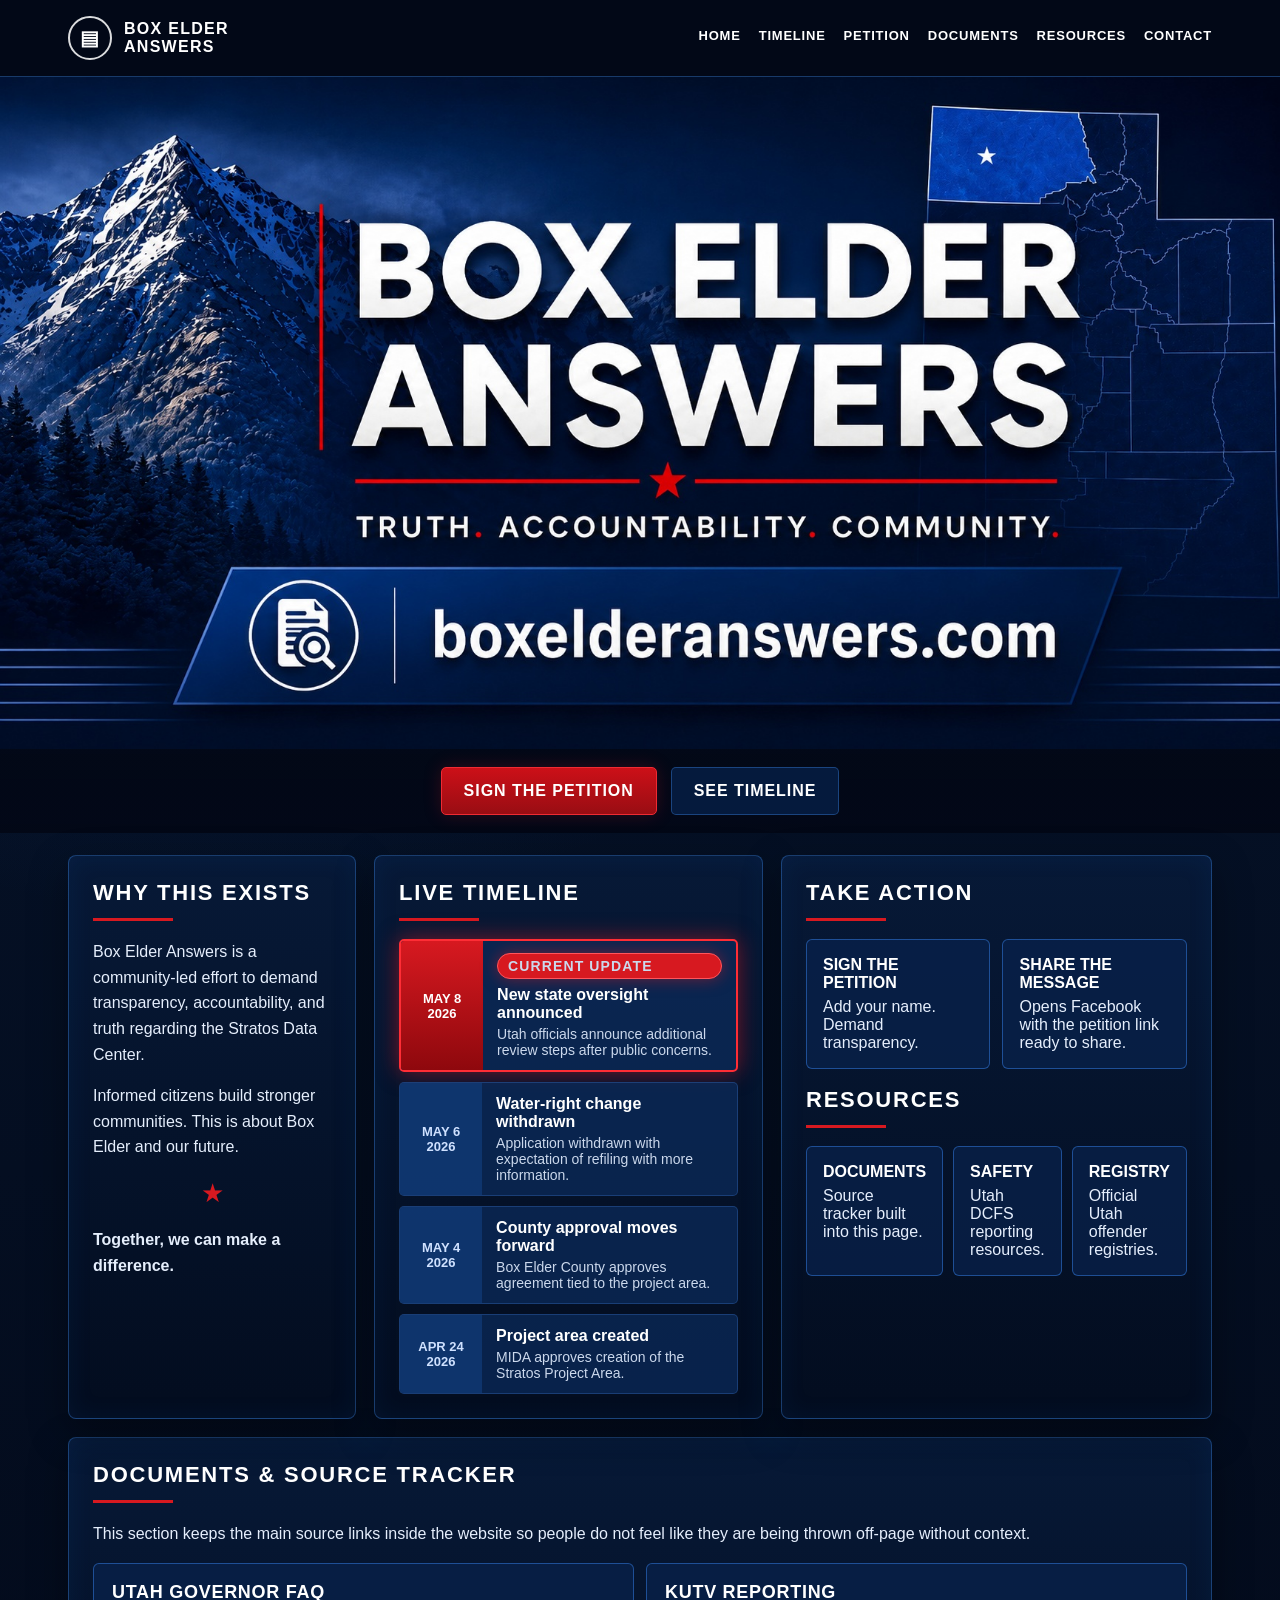
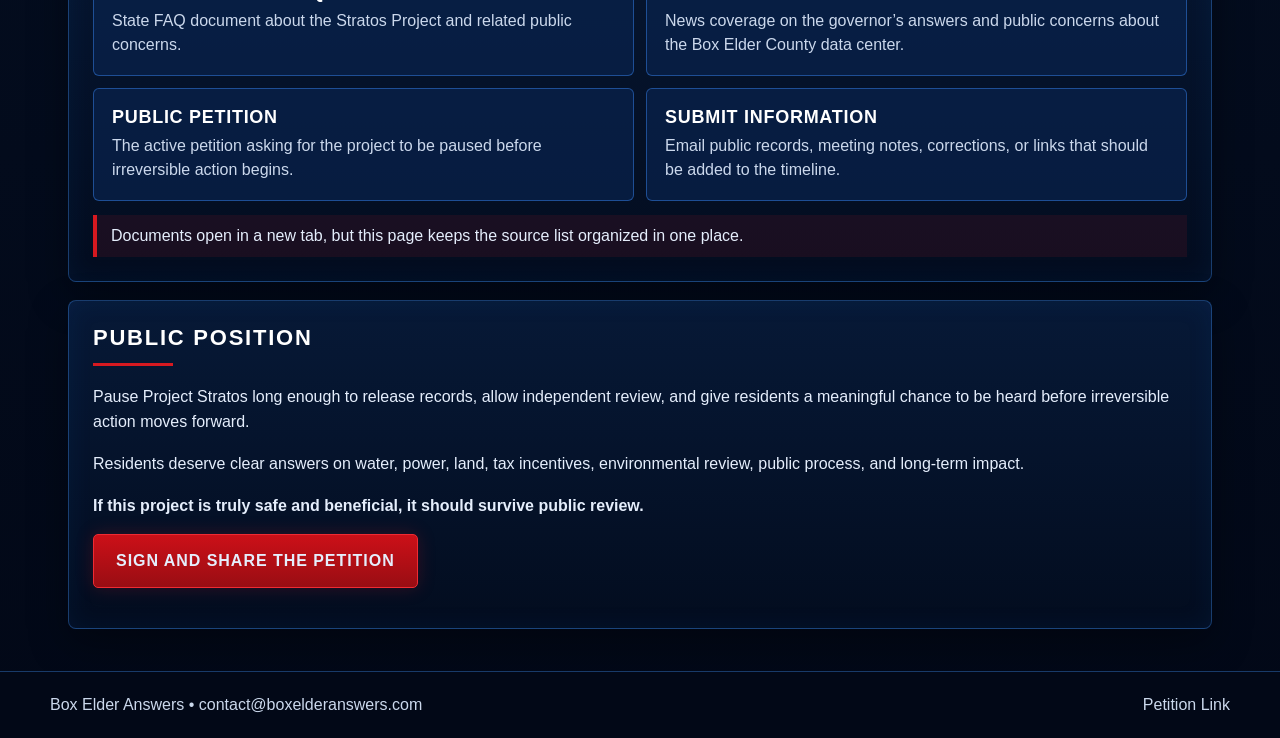
==== index.html @ 57e20e18 "Fix timeline highlight Fix timeline highlight, Facebook share, and documents section" ====
<!doctype html>
<html lang="en">
<head>
<meta charset="utf-8">
<meta name="viewport" content="width=device-width, initial-scale=1">
<title>Box Elder Answers</title>
<meta name="description" content="Box Elder deserves truth, accountability, and community review before irreversible action moves forward.">

<meta property="og:title" content="Box Elder Answers">
<meta property="og:description" content="Truth. Accountability. Community. Follow the live timeline and sign the petition.">
<meta property="og:url" content="https://boxelderanswers.com/">
<meta property="og:type" content="website">
<meta property="og:site_name" content="Box Elder Answers">
<meta property="og:image" content="https://boxelderanswers.com/preview-card.jpg">
<meta property="og:image:secure_url" content="https://boxelderanswers.com/preview-card.jpg">
<meta property="og:image:type" content="image/jpeg">
<meta property="og:image:width" content="1200">
<meta property="og:image:height" content="630">
<meta name="twitter:card" content="summary_large_image">
<meta name="twitter:title" content="Box Elder Answers">
<meta name="twitter:description" content="Truth. Accountability. Community. Follow the live timeline and sign the petition.">
<meta name="twitter:image" content="https://boxelderanswers.com/preview-card.jpg">

<style>
:root {
  --navy:#020817;
  --panel:#071a38;
  --blue:#1d65d8;
  --red:#d71920;
  --red2:#ff2d35;
  --text:#ffffff;
  --muted:#c7d5ec;
  --line:rgba(56,126,220,.42);
}
* { box-sizing:border-box; }
html { scroll-behavior:smooth; }
body {
  margin:0;
  font-family:Arial, Helvetica, sans-serif;
  background:
    radial-gradient(circle at 18% 0%, rgba(26,95,190,.28), transparent 36%),
    linear-gradient(180deg,#06142b 0%,#020817 100%);
  color:var(--text);
}
a { color:inherit; text-decoration:none; }
header {
  background:#020817;
  border-bottom:1px solid var(--line);
}
.topbar {
  max-width:1180px;
  margin:0 auto;
  padding:16px 18px;
  display:flex;
  align-items:center;
  justify-content:space-between;
  gap:18px;
}
.brand {
  display:flex;
  align-items:center;
  gap:12px;
  font-weight:900;
  text-transform:uppercase;
  letter-spacing:.08em;
}
.brand-mark {
  width:44px;
  height:44px;
  border:2px solid rgba(255,255,255,.86);
  border-radius:50%;
  display:grid;
  place-items:center;
  font-size:20px;
}
.nav {
  display:flex;
  gap:18px;
  font-size:13px;
  font-weight:900;
  text-transform:uppercase;
  letter-spacing:.06em;
}
.nav a {
  padding-bottom:4px;
  border-bottom:2px solid transparent;
}
.nav a:hover { border-bottom-color:var(--red); }
.hero-wrap {
  background:
    linear-gradient(180deg, rgba(2,8,23,.25), rgba(2,8,23,.72)),
    #020817;
}
.hero {
  max-width:1400px;
  margin:0 auto;
}
.hero img {
  display:block;
  width:100%;
  height:auto;
}
.actions {
  max-width:1180px;
  margin:0 auto;
  padding:18px;
  display:flex;
  justify-content:center;
  gap:14px;
  flex-wrap:wrap;
}
.btn {
  display:inline-flex;
  justify-content:center;
  align-items:center;
  min-height:48px;
  padding:13px 22px;
  border-radius:5px;
  font-weight:900;
  text-transform:uppercase;
  letter-spacing:.06em;
  border:1px solid var(--line);
  background:rgba(7,31,70,.82);
}
.btn.red {
  background:linear-gradient(180deg,#cc1018,#990d13);
  border-color:#ef2b33;
  box-shadow:0 0 18px rgba(215,25,32,.22);
}
main {
  max-width:1180px;
  margin:0 auto;
  padding:22px 18px 42px;
}
.grid {
  display:grid;
  grid-template-columns:1fr 1.35fr 1.1fr;
  gap:18px;
}
.panel {
  background:linear-gradient(180deg, rgba(7,26,56,.96), rgba(3,13,31,.96));
  border:1px solid var(--line);
  border-radius:8px;
  padding:24px;
  box-shadow:0 14px 38px rgba(0,0,0,.35), inset 0 0 24px rgba(24,93,183,.10);
}
.panel h2 {
  margin:0 0 18px;
  font-size:22px;
  text-transform:uppercase;
  letter-spacing:.08em;
}
.panel h2::after {
  content:"";
  display:block;
  width:80px;
  height:3px;
  background:var(--red);
  margin-top:12px;
}
.panel p, .panel li {
  color:#e5eefc;
  line-height:1.6;
}
.star {
  color:var(--red);
  text-align:center;
  font-size:26px;
  margin:18px 0;
}
.timeline {
  display:grid;
  gap:10px;
}
.item {
  display:grid;
  grid-template-columns:82px 1fr;
  background:rgba(12,44,92,.72);
  border:1px solid rgba(70,135,226,.28);
  border-radius:5px;
  overflow:hidden;
}
.item.current {
  border:2px solid var(--red2);
  box-shadow:0 0 22px rgba(215,25,32,.55);
  animation:pulseRed 1.6s infinite;
}
.item.current .date {
  background:linear-gradient(180deg,#d71920,#8e080d);
  color:white;
}
.current-badge {
  display:inline-block;
  color:white;
  background:var(--red);
  border:1px solid #ff555c;
  border-radius:999px;
  padding:4px 10px;
  font-size:11px;
  font-weight:900;
  letter-spacing:.08em;
  text-transform:uppercase;
  margin-bottom:7px;
  box-shadow:0 0 16px rgba(215,25,32,.5);
}
@keyframes pulseRed {
  0%,100% { box-shadow:0 0 14px rgba(215,25,32,.35); }
  50% { box-shadow:0 0 32px rgba(255,45,53,.85); }
}
.date {
  display:grid;
  place-items:center;
  background:rgba(18,62,126,.65);
  color:#cfe1ff;
  font-weight:900;
  text-transform:uppercase;
  font-size:13px;
  text-align:center;
  padding:8px;
}
.event {
  padding:12px 14px;
}
.event strong {
  display:block;
  margin-bottom:4px;
}
.event span {
  display:block;
  color:#cbd8ec;
  font-size:14px;
}
.action-grid {
  display:grid;
  grid-template-columns:1fr 1fr;
  gap:12px;
  margin-bottom:18px;
}
.card {
  border:1px solid rgba(55,128,232,.50);
  background:rgba(9,35,78,.70);
  border-radius:6px;
  padding:16px;
  color:#e5eefc;
}
.card strong {
  display:block;
  text-transform:uppercase;
  color:white;
  margin-bottom:6px;
}
.resources {
  display:grid;
  grid-template-columns:repeat(3,1fr);
  gap:10px;
}
.public-position, .documents-section {
  margin-top:18px;
}
.documents-list {
  display:grid;
  grid-template-columns:repeat(2,1fr);
  gap:12px;
}
.doc-card {
  display:block;
  border:1px solid rgba(55,128,232,.50);
  background:rgba(9,35,78,.70);
  border-radius:6px;
  padding:18px;
}
.doc-card strong {
  display:block;
  font-size:18px;
  text-transform:uppercase;
  letter-spacing:.04em;
  margin-bottom:6px;
}
.doc-card span {
  display:block;
  color:#cbd8ec;
  line-height:1.5;
}
.notice {
  margin-top:14px;
  border-left:4px solid var(--red);
  padding:12px 14px;
  background:rgba(215,25,32,.10);
  color:#e5eefc;
}
footer {
  background:#020817;
  border-top:1px solid var(--line);
  padding:24px 18px;
  color:#cbd8ec;
}
.footer-inner {
  max-width:1180px;
  margin:0 auto;
  display:flex;
  justify-content:space-between;
  gap:16px;
  flex-wrap:wrap;
}
@media (max-width:950px) {
  .nav { display:none; }
  .grid { grid-template-columns:1fr; }
  .resources, .documents-list { grid-template-columns:1fr; }
}
@media (max-width:600px) {
  .topbar { padding:14px; }
  .brand span { font-size:14px; }
  .actions { justify-content:stretch; }
  .btn { width:100%; }
  main { padding-top:16px; }
  .panel { padding:20px; }
  .action-grid { grid-template-columns:1fr; }
}
</style>
</head>

<body>
<header>
  <div class="topbar">
    <a class="brand" href="#">
      <span class="brand-mark">▤</span>
      <span>Box Elder<br>Answers</span>
    </a>
    <nav class="nav">
      <a href="#">Home</a>
      <a href="#timeline">Timeline</a>
      <a href="https://www.change.org/p/pause-project-stratos-now-box-elder-deserves-answers" target="_blank" rel="noopener">Petition</a>
      <a href="#documents">Documents</a>
      <a href="#resources">Resources</a>
      <a href="mailto:contact@boxelderanswers.com">Contact</a>
    </nav>
  </div>
</header>

<section class="hero-wrap">
  <div class="hero">
    <img src="preview-card.jpg" alt="Box Elder Answers preview banner">
  </div>
  <div class="actions">
    <a class="btn red" href="https://www.change.org/p/pause-project-stratos-now-box-elder-deserves-answers" target="_blank" rel="noopener">Sign the Petition</a>
    <a class="btn" href="#timeline">See Timeline</a>
  </div>
</section>

<main>
  <section class="grid">
    <div class="panel">
      <h2>Why This Exists</h2>
      <p>Box Elder Answers is a community-led effort to demand transparency, accountability, and truth regarding the Stratos Data Center.</p>
      <p>Informed citizens build stronger communities. This is about Box Elder and our future.</p>
      <div class="star">★</div>
      <p><strong>Together, we can make a difference.</strong></p>
    </div>

    <div class="panel" id="timeline">
      <h2>Live Timeline</h2>
      <div class="timeline">
        <div class="item current">
          <div class="date">May 8<br>2026</div>
          <div class="event">
            <span class="current-badge">Current Update</span>
            <strong>New state oversight announced</strong>
            <span>Utah officials announce additional review steps after public concerns.</span>
          </div>
        </div>
        <div class="item">
          <div class="date">May 6<br>2026</div>
          <div class="event">
            <strong>Water-right change withdrawn</strong>
            <span>Application withdrawn with expectation of refiling with more information.</span>
          </div>
        </div>
        <div class="item">
          <div class="date">May 4<br>2026</div>
          <div class="event">
            <strong>County approval moves forward</strong>
            <span>Box Elder County approves agreement tied to the project area.</span>
          </div>
        </div>
        <div class="item">
          <div class="date">Apr 24<br>2026</div>
          <div class="event">
            <strong>Project area created</strong>
            <span>MIDA approves creation of the Stratos Project Area.</span>
          </div>
        </div>
      </div>
    </div>

    <div class="panel">
      <h2>Take Action</h2>
      <div class="action-grid">
        <a class="card" href="https://www.change.org/p/pause-project-stratos-now-box-elder-deserves-answers" target="_blank" rel="noopener">
          <strong>Sign the Petition</strong>
          Add your name. Demand transparency.
        </a>
        <a class="card" href="https://www.facebook.com/sharer/sharer.php?u=https%3A%2F%2Fwww.change.org%2Fp%2Fpause-project-stratos-now-box-elder-deserves-answers" target="_blank" rel="noopener">
          <strong>Share the Message</strong>
          Opens Facebook with the petition link ready to share.
        </a>
      </div>
      <h2 id="resources">Resources</h2>
      <div class="resources">
        <a class="card" href="#documents">
          <strong>Documents</strong>
          Source tracker built into this page.
        </a>
        <a class="card" href="https://dcfs.utah.gov/services/child-protective-services/" target="_blank" rel="noopener">
          <strong>Safety</strong>
          Utah DCFS reporting resources.
        </a>
        <a class="card" href="https://bci.utah.gov/offender-registries/" target="_blank" rel="noopener">
          <strong>Registry</strong>
          Official Utah offender registries.
        </a>
      </div>
    </div>
  </section>

  <section class="panel documents-section" id="documents">
    <h2>Documents & Source Tracker</h2>
    <p>This section keeps the main source links inside the website so people do not feel like they are being thrown off-page without context.</p>
    <div class="documents-list">
      <a class="doc-card" href="https://governor.utah.gov/wp-content/uploads/FAQ-on-Stratos-Project.pdf" target="_blank" rel="noopener">
        <strong>Utah Governor FAQ</strong>
        <span>State FAQ document about the Stratos Project and related public concerns.</span>
      </a>
      <a class="doc-card" href="https://kutv.com/news/local/utah-governor-posts-answers-to-questions-concerns-about-box-elder-county-data-center" target="_blank" rel="noopener">
        <strong>KUTV Reporting</strong>
        <span>News coverage on the governor’s answers and public concerns about the Box Elder County data center.</span>
      </a>
      <a class="doc-card" href="https://www.change.org/p/pause-project-stratos-now-box-elder-deserves-answers" target="_blank" rel="noopener">
        <strong>Public Petition</strong>
        <span>The active petition asking for the project to be paused before irreversible action begins.</span>
      </a>
      <a class="doc-card" href="mailto:contact@boxelderanswers.com">
        <strong>Submit Information</strong>
        <span>Email public records, meeting notes, corrections, or links that should be added to the timeline.</span>
      </a>
    </div>
    <div class="notice">Documents open in a new tab, but this page keeps the source list organized in one place.</div>
  </section>

  <section class="panel public-position">
    <h2>Public Position</h2>
    <p>Pause Project Stratos long enough to release records, allow independent review, and give residents a meaningful chance to be heard before irreversible action moves forward.</p>
    <p>Residents deserve clear answers on water, power, land, tax incentives, environmental review, public process, and long-term impact.</p>
    <p><strong>If this project is truly safe and beneficial, it should survive public review.</strong></p>
    <p><a class="btn red" href="https://www.change.org/p/pause-project-stratos-now-box-elder-deserves-answers" target="_blank" rel="noopener">Sign and Share the Petition</a></p>
  </section>
</main>

<footer>
  <div class="footer-inner">
    <div>Box Elder Answers • contact@boxelderanswers.com</div>
    <div><a href="https://www.change.org/p/pause-project-stratos-now-box-elder-deserves-answers" target="_blank" rel="noopener">Petition Link</a></div>
  </div>
</footer>
</body>
</html>
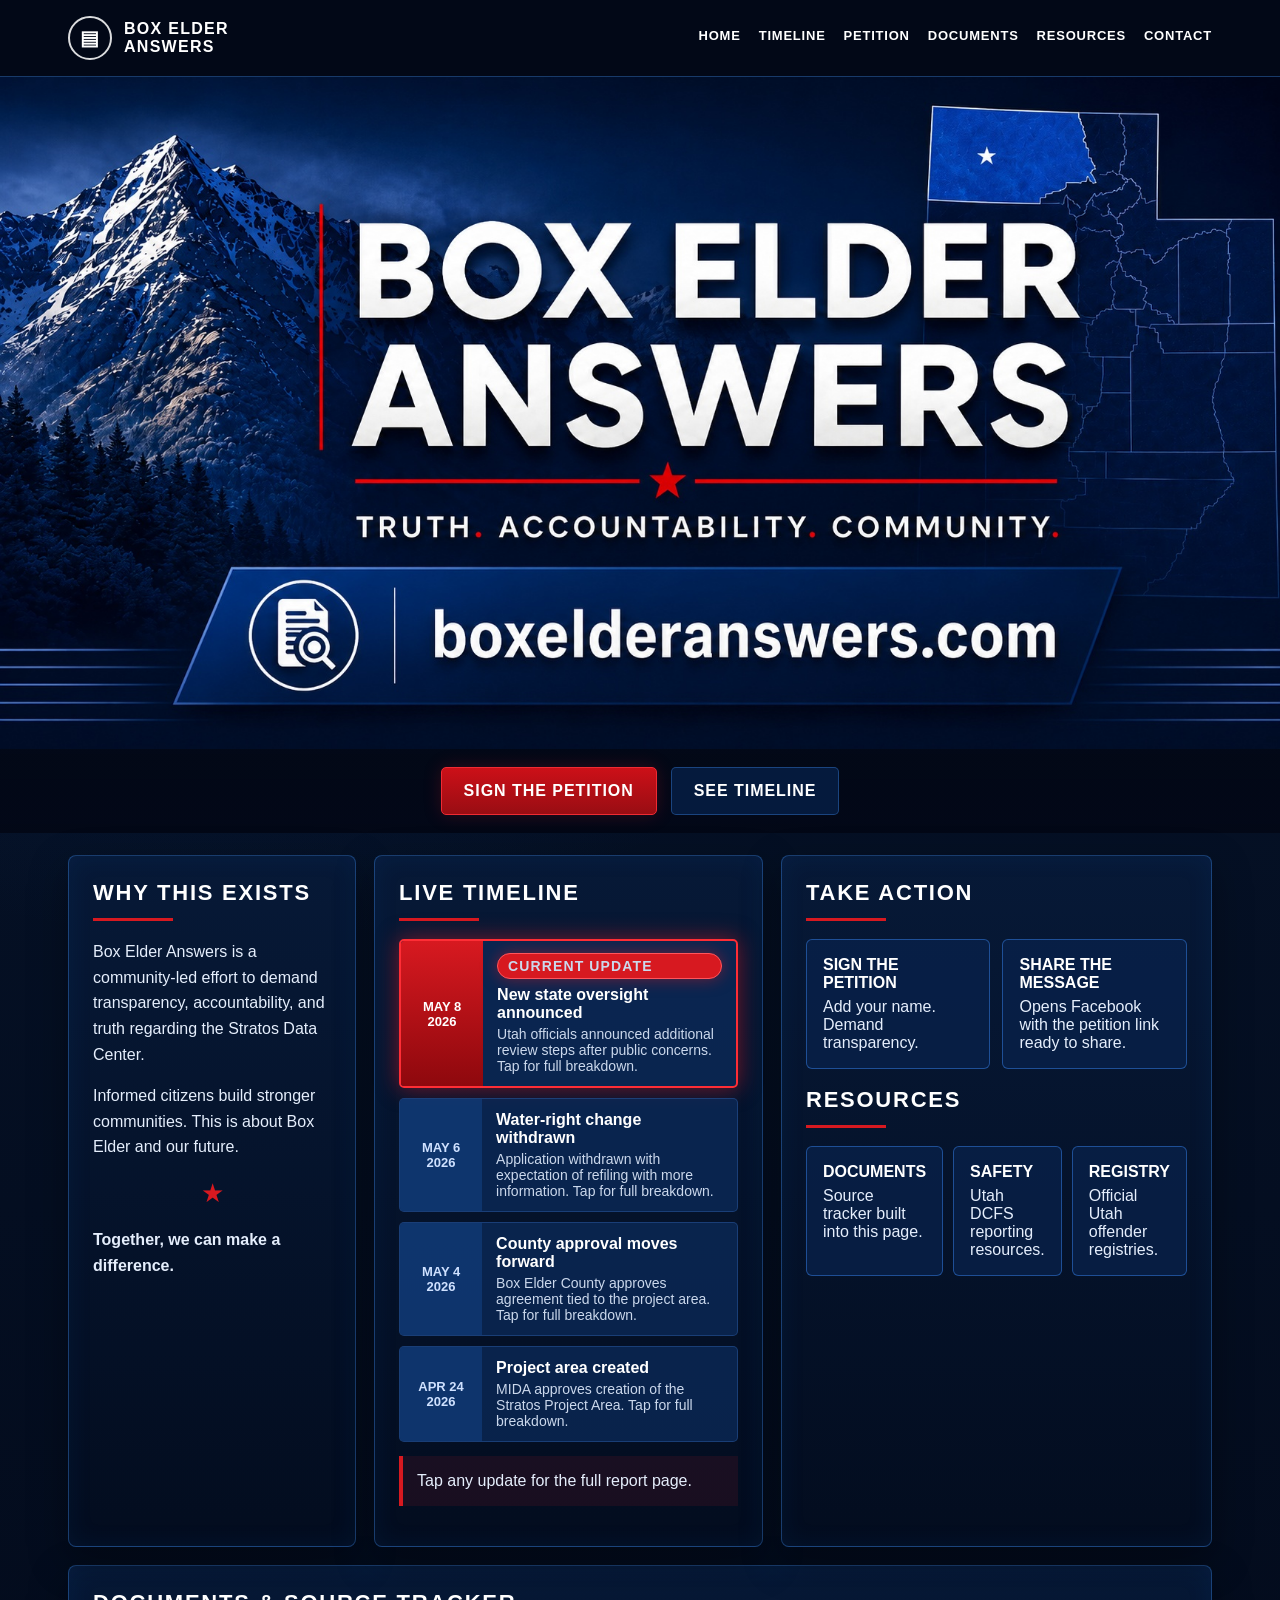
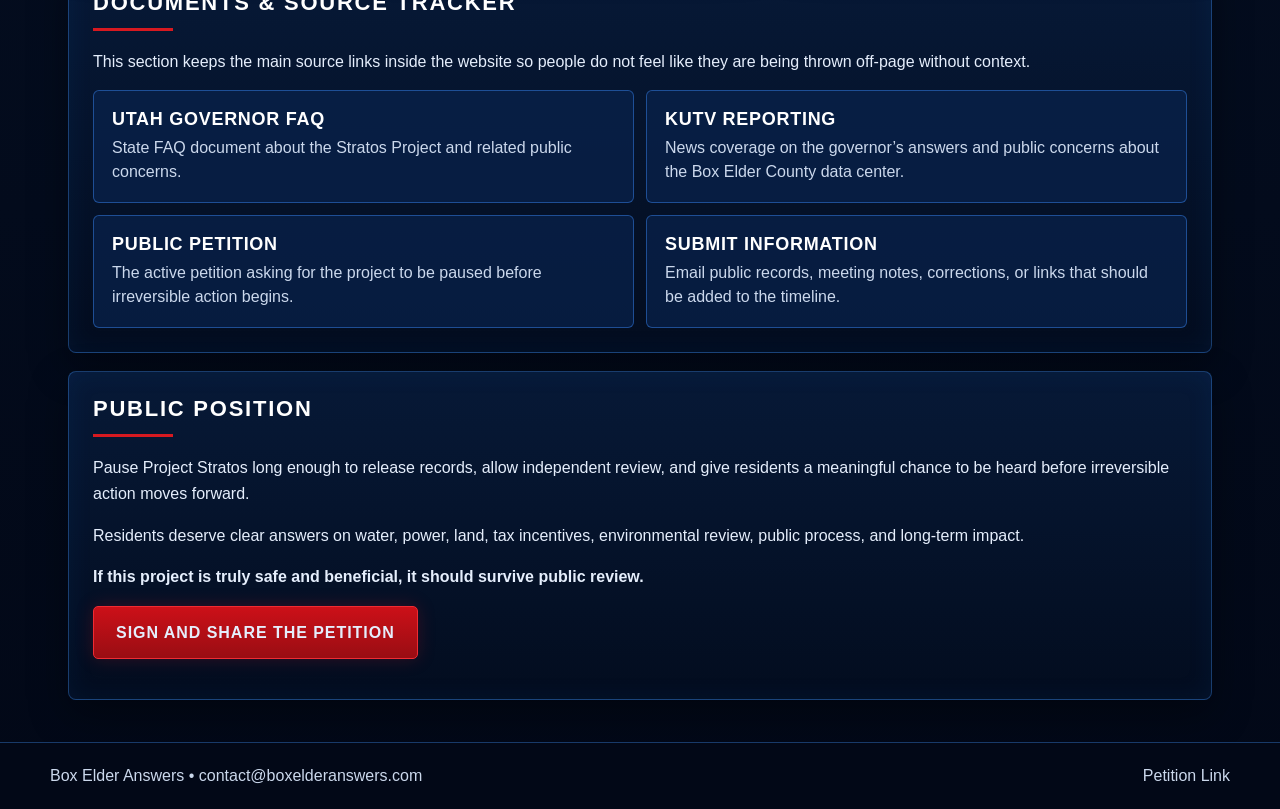
==== commit afcea070: "Add clickable timeline report pages" ====
--- a/index.html
+++ b/index.html
@@ -20,7 +20,6 @@
 <meta name="twitter:title" content="Box Elder Answers">
 <meta name="twitter:description" content="Truth. Accountability. Community. Follow the live timeline and sign the petition.">
 <meta name="twitter:image" content="https://boxelderanswers.com/preview-card.jpg">
-
 <style>
 :root {
   --navy:#020817;
@@ -87,9 +86,7 @@
 }
 .nav a:hover { border-bottom-color:var(--red); }
 .hero-wrap {
-  background:
-    linear-gradient(180deg, rgba(2,8,23,.25), rgba(2,8,23,.72)),
-    #020817;
+  background:linear-gradient(180deg, rgba(2,8,23,.25), rgba(2,8,23,.72)), #020817;
 }
 .hero {
   max-width:1400px;
@@ -144,12 +141,15 @@
   padding:24px;
   box-shadow:0 14px 38px rgba(0,0,0,.35), inset 0 0 24px rgba(24,93,183,.10);
 }
+.panel h1,
 .panel h2 {
   margin:0 0 18px;
-  font-size:22px;
   text-transform:uppercase;
   letter-spacing:.08em;
 }
+.panel h1 { font-size:34px; line-height:1.1; }
+.panel h2 { font-size:22px; }
+.panel h1::after,
 .panel h2::after {
   content:"";
   display:block;
@@ -179,7 +179,9 @@
   border:1px solid rgba(70,135,226,.28);
   border-radius:5px;
   overflow:hidden;
-}
+  transition:.15s ease;
+}
+.item:hover { transform:translateY(-1px); border-color:rgba(255,255,255,.42); }
 .item.current {
   border:2px solid var(--red2);
   box-shadow:0 0 22px rgba(215,25,32,.55);
@@ -254,10 +256,10 @@
   grid-template-columns:repeat(3,1fr);
   gap:10px;
 }
-.public-position, .documents-section {
+.public-position, .documents-section, .detail-section {
   margin-top:18px;
 }
-.documents-list {
+.documents-list, .media-grid, .two-col {
   display:grid;
   grid-template-columns:repeat(2,1fr);
   gap:12px;
@@ -288,6 +290,18 @@
   background:rgba(215,25,32,.10);
   color:#e5eefc;
 }
+.media-box {
+  min-height:180px;
+  border:1px dashed rgba(255,255,255,.28);
+  border-radius:8px;
+  background:rgba(4,16,38,.75);
+  padding:18px;
+  display:flex;
+  flex-direction:column;
+  justify-content:center;
+}
+.media-box strong { font-size:18px; text-transform:uppercase; }
+.source-link { color:white; text-decoration:underline; font-weight:900; }
 footer {
   background:#020817;
   border-top:1px solid var(--line);
@@ -305,7 +319,7 @@
 @media (max-width:950px) {
   .nav { display:none; }
   .grid { grid-template-columns:1fr; }
-  .resources, .documents-list { grid-template-columns:1fr; }
+  .resources, .documents-list, .media-grid, .two-col { grid-template-columns:1fr; }
 }
 @media (max-width:600px) {
   .topbar { padding:14px; }
@@ -320,18 +334,19 @@
 </head>
 
 <body>
+
 <header>
   <div class="topbar">
-    <a class="brand" href="#">
+    <a class="brand" href="index.html">
       <span class="brand-mark">▤</span>
       <span>Box Elder<br>Answers</span>
     </a>
     <nav class="nav">
-      <a href="#">Home</a>
-      <a href="#timeline">Timeline</a>
+      <a href="index.html">Home</a>
+      <a href="index.html#timeline">Timeline</a>
       <a href="https://www.change.org/p/pause-project-stratos-now-box-elder-deserves-answers" target="_blank" rel="noopener">Petition</a>
-      <a href="#documents">Documents</a>
-      <a href="#resources">Resources</a>
+      <a href="index.html#documents">Documents</a>
+      <a href="index.html#resources">Resources</a>
       <a href="mailto:contact@boxelderanswers.com">Contact</a>
     </nav>
   </div>
@@ -360,36 +375,45 @@
     <div class="panel" id="timeline">
       <h2>Live Timeline</h2>
       <div class="timeline">
-        <div class="item current">
+        
+        <a class="item current" href="may-8-2026-state-oversight.html">
           <div class="date">May 8<br>2026</div>
           <div class="event">
             <span class="current-badge">Current Update</span>
             <strong>New state oversight announced</strong>
-            <span>Utah officials announce additional review steps after public concerns.</span>
+            <span>Utah officials announced additional review steps after public concerns. Tap for full breakdown.</span>
           </div>
-        </div>
-        <div class="item">
+        </a>
+    
+        <a class="item" href="may-6-2026-water-right-withdrawn.html">
           <div class="date">May 6<br>2026</div>
           <div class="event">
+            
             <strong>Water-right change withdrawn</strong>
-            <span>Application withdrawn with expectation of refiling with more information.</span>
+            <span>Application withdrawn with expectation of refiling with more information. Tap for full breakdown.</span>
           </div>
-        </div>
-        <div class="item">
+        </a>
+    
+        <a class="item" href="may-4-2026-county-approval.html">
           <div class="date">May 4<br>2026</div>
           <div class="event">
+            
             <strong>County approval moves forward</strong>
-            <span>Box Elder County approves agreement tied to the project area.</span>
+            <span>Box Elder County approves agreement tied to the project area. Tap for full breakdown.</span>
           </div>
-        </div>
-        <div class="item">
+        </a>
+    
+        <a class="item" href="apr-24-2026-project-area-created.html">
           <div class="date">Apr 24<br>2026</div>
           <div class="event">
+            
             <strong>Project area created</strong>
-            <span>MIDA approves creation of the Stratos Project Area.</span>
+            <span>MIDA approves creation of the Stratos Project Area. Tap for full breakdown.</span>
           </div>
-        </div>
+        </a>
+    
       </div>
+      <p class="notice">Tap any update for the full report page.</p>
     </div>
 
     <div class="panel">
@@ -443,7 +467,6 @@
         <span>Email public records, meeting notes, corrections, or links that should be added to the timeline.</span>
       </a>
     </div>
-    <div class="notice">Documents open in a new tab, but this page keeps the source list organized in one place.</div>
   </section>
 
   <section class="panel public-position">
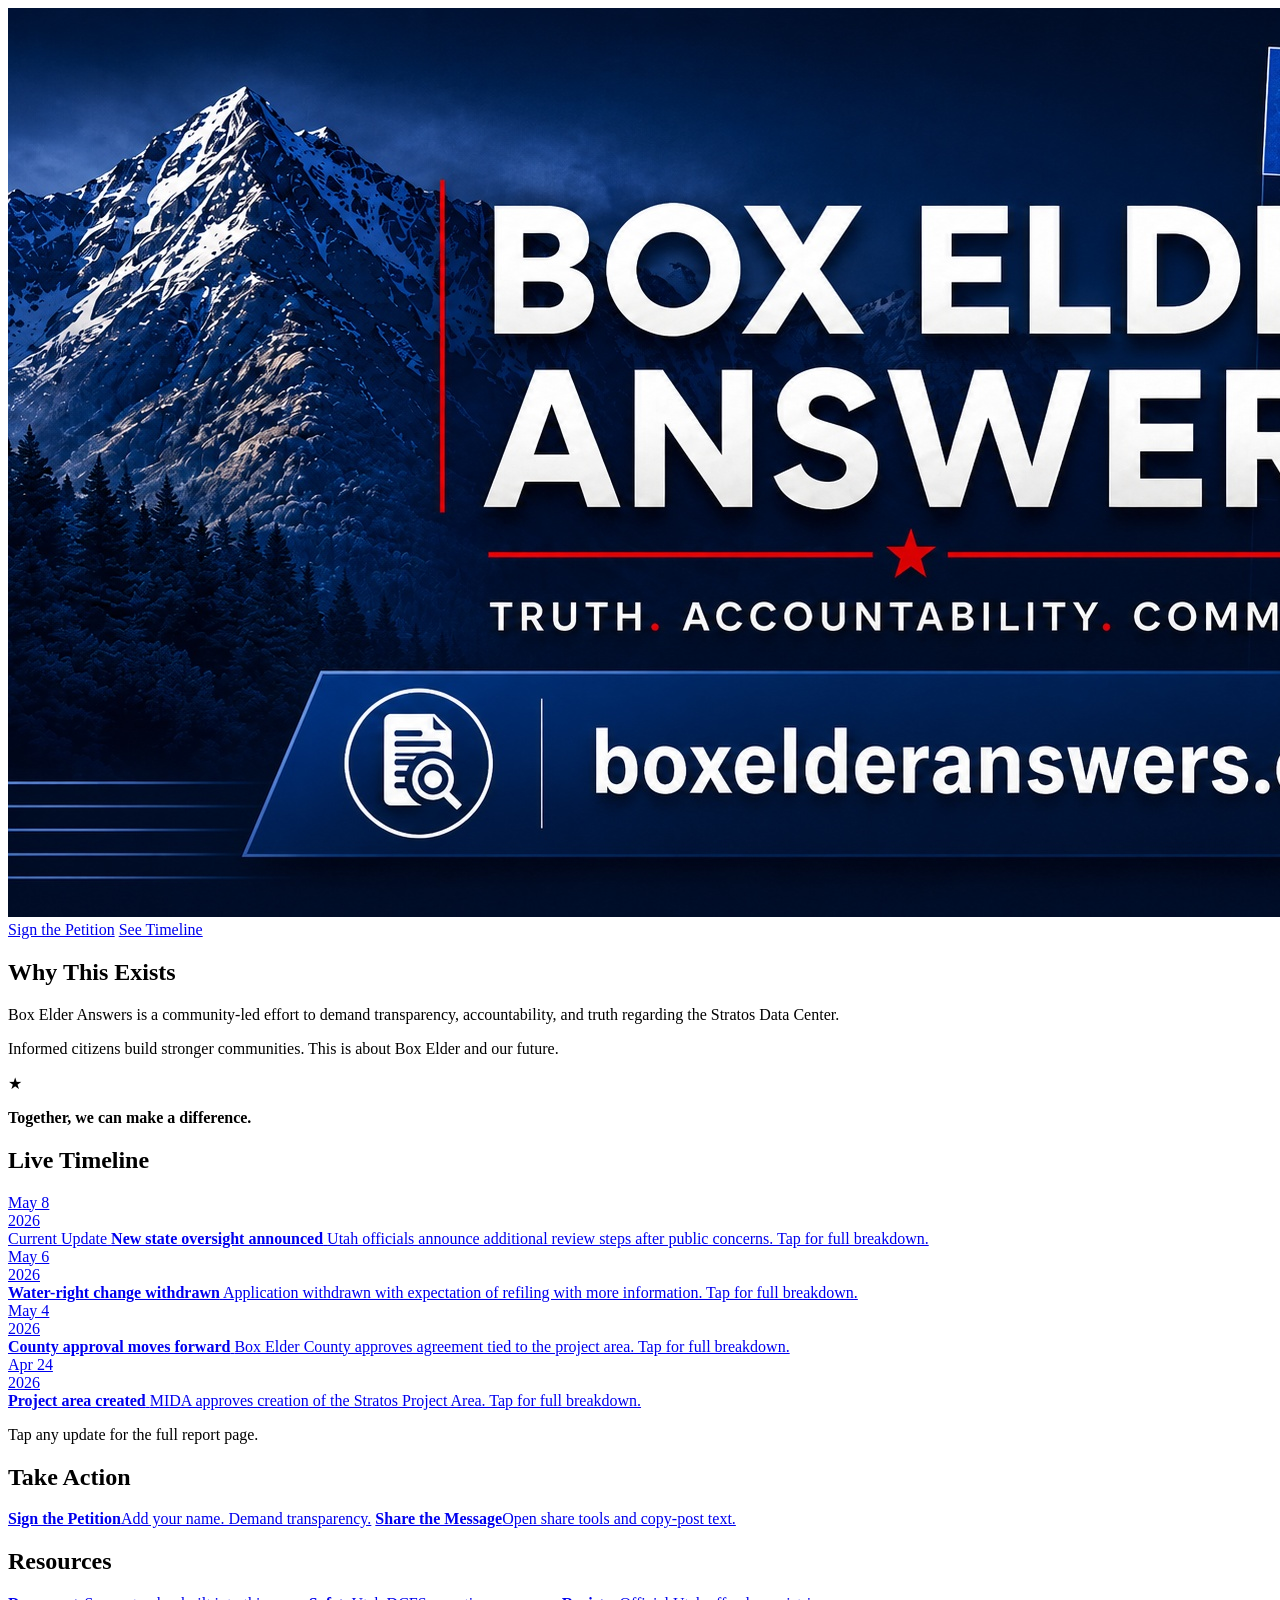
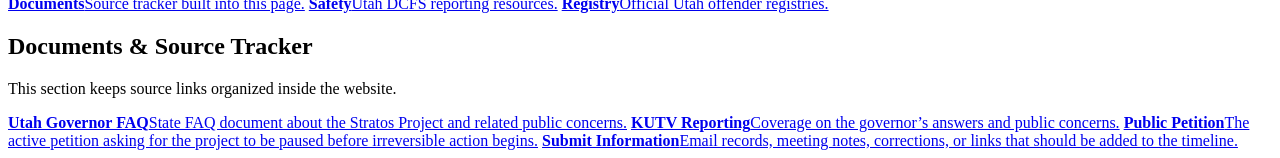
==== commit 0a22e614: "shared-site-structure-test Test shared site structure" ====
--- a/index.html
+++ b/index.html
@@ -4,358 +4,22 @@
 <meta charset="utf-8">
 <meta name="viewport" content="width=device-width, initial-scale=1">
 <title>Box Elder Answers</title>
-<meta name="description" content="Box Elder deserves truth, accountability, and community review before irreversible action moves forward.">
-
+<meta name="description" content="Truth. Accountability. Community. Follow the live timeline and sign the petition.">
 <meta property="og:title" content="Box Elder Answers">
 <meta property="og:description" content="Truth. Accountability. Community. Follow the live timeline and sign the petition.">
 <meta property="og:url" content="https://boxelderanswers.com/">
 <meta property="og:type" content="website">
 <meta property="og:site_name" content="Box Elder Answers">
 <meta property="og:image" content="https://boxelderanswers.com/preview-card.jpg">
-<meta property="og:image:secure_url" content="https://boxelderanswers.com/preview-card.jpg">
-<meta property="og:image:type" content="image/jpeg">
 <meta property="og:image:width" content="1200">
 <meta property="og:image:height" content="630">
-<meta name="twitter:card" content="summary_large_image">
-<meta name="twitter:title" content="Box Elder Answers">
-<meta name="twitter:description" content="Truth. Accountability. Community. Follow the live timeline and sign the petition.">
-<meta name="twitter:image" content="https://boxelderanswers.com/preview-card.jpg">
-<style>
-:root {
-  --navy:#020817;
-  --panel:#071a38;
-  --blue:#1d65d8;
-  --red:#d71920;
-  --red2:#ff2d35;
-  --text:#ffffff;
-  --muted:#c7d5ec;
-  --line:rgba(56,126,220,.42);
-}
-* { box-sizing:border-box; }
-html { scroll-behavior:smooth; }
-body {
-  margin:0;
-  font-family:Arial, Helvetica, sans-serif;
-  background:
-    radial-gradient(circle at 18% 0%, rgba(26,95,190,.28), transparent 36%),
-    linear-gradient(180deg,#06142b 0%,#020817 100%);
-  color:var(--text);
-}
-a { color:inherit; text-decoration:none; }
-header {
-  background:#020817;
-  border-bottom:1px solid var(--line);
-}
-.topbar {
-  max-width:1180px;
-  margin:0 auto;
-  padding:16px 18px;
-  display:flex;
-  align-items:center;
-  justify-content:space-between;
-  gap:18px;
-}
-.brand {
-  display:flex;
-  align-items:center;
-  gap:12px;
-  font-weight:900;
-  text-transform:uppercase;
-  letter-spacing:.08em;
-}
-.brand-mark {
-  width:44px;
-  height:44px;
-  border:2px solid rgba(255,255,255,.86);
-  border-radius:50%;
-  display:grid;
-  place-items:center;
-  font-size:20px;
-}
-.nav {
-  display:flex;
-  gap:18px;
-  font-size:13px;
-  font-weight:900;
-  text-transform:uppercase;
-  letter-spacing:.06em;
-}
-.nav a {
-  padding-bottom:4px;
-  border-bottom:2px solid transparent;
-}
-.nav a:hover { border-bottom-color:var(--red); }
-.hero-wrap {
-  background:linear-gradient(180deg, rgba(2,8,23,.25), rgba(2,8,23,.72)), #020817;
-}
-.hero {
-  max-width:1400px;
-  margin:0 auto;
-}
-.hero img {
-  display:block;
-  width:100%;
-  height:auto;
-}
-.actions {
-  max-width:1180px;
-  margin:0 auto;
-  padding:18px;
-  display:flex;
-  justify-content:center;
-  gap:14px;
-  flex-wrap:wrap;
-}
-.btn {
-  display:inline-flex;
-  justify-content:center;
-  align-items:center;
-  min-height:48px;
-  padding:13px 22px;
-  border-radius:5px;
-  font-weight:900;
-  text-transform:uppercase;
-  letter-spacing:.06em;
-  border:1px solid var(--line);
-  background:rgba(7,31,70,.82);
-}
-.btn.red {
-  background:linear-gradient(180deg,#cc1018,#990d13);
-  border-color:#ef2b33;
-  box-shadow:0 0 18px rgba(215,25,32,.22);
-}
-main {
-  max-width:1180px;
-  margin:0 auto;
-  padding:22px 18px 42px;
-}
-.grid {
-  display:grid;
-  grid-template-columns:1fr 1.35fr 1.1fr;
-  gap:18px;
-}
-.panel {
-  background:linear-gradient(180deg, rgba(7,26,56,.96), rgba(3,13,31,.96));
-  border:1px solid var(--line);
-  border-radius:8px;
-  padding:24px;
-  box-shadow:0 14px 38px rgba(0,0,0,.35), inset 0 0 24px rgba(24,93,183,.10);
-}
-.panel h1,
-.panel h2 {
-  margin:0 0 18px;
-  text-transform:uppercase;
-  letter-spacing:.08em;
-}
-.panel h1 { font-size:34px; line-height:1.1; }
-.panel h2 { font-size:22px; }
-.panel h1::after,
-.panel h2::after {
-  content:"";
-  display:block;
-  width:80px;
-  height:3px;
-  background:var(--red);
-  margin-top:12px;
-}
-.panel p, .panel li {
-  color:#e5eefc;
-  line-height:1.6;
-}
-.star {
-  color:var(--red);
-  text-align:center;
-  font-size:26px;
-  margin:18px 0;
-}
-.timeline {
-  display:grid;
-  gap:10px;
-}
-.item {
-  display:grid;
-  grid-template-columns:82px 1fr;
-  background:rgba(12,44,92,.72);
-  border:1px solid rgba(70,135,226,.28);
-  border-radius:5px;
-  overflow:hidden;
-  transition:.15s ease;
-}
-.item:hover { transform:translateY(-1px); border-color:rgba(255,255,255,.42); }
-.item.current {
-  border:2px solid var(--red2);
-  box-shadow:0 0 22px rgba(215,25,32,.55);
-  animation:pulseRed 1.6s infinite;
-}
-.item.current .date {
-  background:linear-gradient(180deg,#d71920,#8e080d);
-  color:white;
-}
-.current-badge {
-  display:inline-block;
-  color:white;
-  background:var(--red);
-  border:1px solid #ff555c;
-  border-radius:999px;
-  padding:4px 10px;
-  font-size:11px;
-  font-weight:900;
-  letter-spacing:.08em;
-  text-transform:uppercase;
-  margin-bottom:7px;
-  box-shadow:0 0 16px rgba(215,25,32,.5);
-}
-@keyframes pulseRed {
-  0%,100% { box-shadow:0 0 14px rgba(215,25,32,.35); }
-  50% { box-shadow:0 0 32px rgba(255,45,53,.85); }
-}
-.date {
-  display:grid;
-  place-items:center;
-  background:rgba(18,62,126,.65);
-  color:#cfe1ff;
-  font-weight:900;
-  text-transform:uppercase;
-  font-size:13px;
-  text-align:center;
-  padding:8px;
-}
-.event {
-  padding:12px 14px;
-}
-.event strong {
-  display:block;
-  margin-bottom:4px;
-}
-.event span {
-  display:block;
-  color:#cbd8ec;
-  font-size:14px;
-}
-.action-grid {
-  display:grid;
-  grid-template-columns:1fr 1fr;
-  gap:12px;
-  margin-bottom:18px;
-}
-.card {
-  border:1px solid rgba(55,128,232,.50);
-  background:rgba(9,35,78,.70);
-  border-radius:6px;
-  padding:16px;
-  color:#e5eefc;
-}
-.card strong {
-  display:block;
-  text-transform:uppercase;
-  color:white;
-  margin-bottom:6px;
-}
-.resources {
-  display:grid;
-  grid-template-columns:repeat(3,1fr);
-  gap:10px;
-}
-.public-position, .documents-section, .detail-section {
-  margin-top:18px;
-}
-.documents-list, .media-grid, .two-col {
-  display:grid;
-  grid-template-columns:repeat(2,1fr);
-  gap:12px;
-}
-.doc-card {
-  display:block;
-  border:1px solid rgba(55,128,232,.50);
-  background:rgba(9,35,78,.70);
-  border-radius:6px;
-  padding:18px;
-}
-.doc-card strong {
-  display:block;
-  font-size:18px;
-  text-transform:uppercase;
-  letter-spacing:.04em;
-  margin-bottom:6px;
-}
-.doc-card span {
-  display:block;
-  color:#cbd8ec;
-  line-height:1.5;
-}
-.notice {
-  margin-top:14px;
-  border-left:4px solid var(--red);
-  padding:12px 14px;
-  background:rgba(215,25,32,.10);
-  color:#e5eefc;
-}
-.media-box {
-  min-height:180px;
-  border:1px dashed rgba(255,255,255,.28);
-  border-radius:8px;
-  background:rgba(4,16,38,.75);
-  padding:18px;
-  display:flex;
-  flex-direction:column;
-  justify-content:center;
-}
-.media-box strong { font-size:18px; text-transform:uppercase; }
-.source-link { color:white; text-decoration:underline; font-weight:900; }
-footer {
-  background:#020817;
-  border-top:1px solid var(--line);
-  padding:24px 18px;
-  color:#cbd8ec;
-}
-.footer-inner {
-  max-width:1180px;
-  margin:0 auto;
-  display:flex;
-  justify-content:space-between;
-  gap:16px;
-  flex-wrap:wrap;
-}
-@media (max-width:950px) {
-  .nav { display:none; }
-  .grid { grid-template-columns:1fr; }
-  .resources, .documents-list, .media-grid, .two-col { grid-template-columns:1fr; }
-}
-@media (max-width:600px) {
-  .topbar { padding:14px; }
-  .brand span { font-size:14px; }
-  .actions { justify-content:stretch; }
-  .btn { width:100%; }
-  main { padding-top:16px; }
-  .panel { padding:20px; }
-  .action-grid { grid-template-columns:1fr; }
-}
-</style>
+<link rel="stylesheet" href="assets/style.css">
 </head>
-
 <body>
-
-<header>
-  <div class="topbar">
-    <a class="brand" href="index.html">
-      <span class="brand-mark">▤</span>
-      <span>Box Elder<br>Answers</span>
-    </a>
-    <nav class="nav">
-      <a href="index.html">Home</a>
-      <a href="index.html#timeline">Timeline</a>
-      <a href="https://www.change.org/p/pause-project-stratos-now-box-elder-deserves-answers" target="_blank" rel="noopener">Petition</a>
-      <a href="index.html#documents">Documents</a>
-      <a href="index.html#resources">Resources</a>
-      <a href="mailto:contact@boxelderanswers.com">Contact</a>
-    </nav>
-  </div>
-</header>
+<div id="site-header"></div>
 
 <section class="hero-wrap">
-  <div class="hero">
-    <img src="preview-card.jpg" alt="Box Elder Answers preview banner">
-  </div>
+  <div class="hero"><img src="preview-card.jpg" alt="Box Elder Answers preview banner"></div>
   <div class="actions">
     <a class="btn red" href="https://www.change.org/p/pause-project-stratos-now-box-elder-deserves-answers" target="_blank" rel="noopener">Sign the Petition</a>
     <a class="btn" href="#timeline">See Timeline</a>
@@ -376,16 +40,16 @@
       <h2>Live Timeline</h2>
       <div class="timeline">
         
-        <a class="item current" href="may-8-2026-state-oversight.html">
+        <a class="item current" href="updates/may-8-2026-state-oversight.html">
           <div class="date">May 8<br>2026</div>
           <div class="event">
             <span class="current-badge">Current Update</span>
             <strong>New state oversight announced</strong>
-            <span>Utah officials announced additional review steps after public concerns. Tap for full breakdown.</span>
+            <span>Utah officials announce additional review steps after public concerns. Tap for full breakdown.</span>
           </div>
         </a>
-    
-        <a class="item" href="may-6-2026-water-right-withdrawn.html">
+
+        <a class="item" href="updates/may-6-2026-water-right-withdrawn.html">
           <div class="date">May 6<br>2026</div>
           <div class="event">
             
@@ -393,8 +57,8 @@
             <span>Application withdrawn with expectation of refiling with more information. Tap for full breakdown.</span>
           </div>
         </a>
-    
-        <a class="item" href="may-4-2026-county-approval.html">
+
+        <a class="item" href="updates/may-4-2026-county-approval.html">
           <div class="date">May 4<br>2026</div>
           <div class="event">
             
@@ -402,8 +66,8 @@
             <span>Box Elder County approves agreement tied to the project area. Tap for full breakdown.</span>
           </div>
         </a>
-    
-        <a class="item" href="apr-24-2026-project-area-created.html">
+
+        <a class="item" href="updates/apr-24-2026-project-area-created.html">
           <div class="date">Apr 24<br>2026</div>
           <div class="event">
             
@@ -411,7 +75,7 @@
             <span>MIDA approves creation of the Stratos Project Area. Tap for full breakdown.</span>
           </div>
         </a>
-    
+
       </div>
       <p class="notice">Tap any update for the full report page.</p>
     </div>
@@ -419,70 +83,31 @@
     <div class="panel">
       <h2>Take Action</h2>
       <div class="action-grid">
-        <a class="card" href="https://www.change.org/p/pause-project-stratos-now-box-elder-deserves-answers" target="_blank" rel="noopener">
-          <strong>Sign the Petition</strong>
-          Add your name. Demand transparency.
-        </a>
-        <a class="card" href="https://www.facebook.com/sharer/sharer.php?u=https%3A%2F%2Fwww.change.org%2Fp%2Fpause-project-stratos-now-box-elder-deserves-answers" target="_blank" rel="noopener">
-          <strong>Share the Message</strong>
-          Opens Facebook with the petition link ready to share.
-        </a>
+        <a class="card" href="https://www.change.org/p/pause-project-stratos-now-box-elder-deserves-answers" target="_blank" rel="noopener"><strong>Sign the Petition</strong>Add your name. Demand transparency.</a>
+        <a class="card" href="share.html"><strong>Share the Message</strong>Open share tools and copy-post text.</a>
       </div>
       <h2 id="resources">Resources</h2>
       <div class="resources">
-        <a class="card" href="#documents">
-          <strong>Documents</strong>
-          Source tracker built into this page.
-        </a>
-        <a class="card" href="https://dcfs.utah.gov/services/child-protective-services/" target="_blank" rel="noopener">
-          <strong>Safety</strong>
-          Utah DCFS reporting resources.
-        </a>
-        <a class="card" href="https://bci.utah.gov/offender-registries/" target="_blank" rel="noopener">
-          <strong>Registry</strong>
-          Official Utah offender registries.
-        </a>
+        <a class="card" href="#documents"><strong>Documents</strong>Source tracker built into this page.</a>
+        <a class="card" href="https://dcfs.utah.gov/services/child-protective-services/" target="_blank" rel="noopener"><strong>Safety</strong>Utah DCFS reporting resources.</a>
+        <a class="card" href="https://bci.utah.gov/offender-registries/" target="_blank" rel="noopener"><strong>Registry</strong>Official Utah offender registries.</a>
       </div>
     </div>
   </section>
 
   <section class="panel documents-section" id="documents">
     <h2>Documents & Source Tracker</h2>
-    <p>This section keeps the main source links inside the website so people do not feel like they are being thrown off-page without context.</p>
+    <p>This section keeps source links organized inside the website.</p>
     <div class="documents-list">
-      <a class="doc-card" href="https://governor.utah.gov/wp-content/uploads/FAQ-on-Stratos-Project.pdf" target="_blank" rel="noopener">
-        <strong>Utah Governor FAQ</strong>
-        <span>State FAQ document about the Stratos Project and related public concerns.</span>
-      </a>
-      <a class="doc-card" href="https://kutv.com/news/local/utah-governor-posts-answers-to-questions-concerns-about-box-elder-county-data-center" target="_blank" rel="noopener">
-        <strong>KUTV Reporting</strong>
-        <span>News coverage on the governor’s answers and public concerns about the Box Elder County data center.</span>
-      </a>
-      <a class="doc-card" href="https://www.change.org/p/pause-project-stratos-now-box-elder-deserves-answers" target="_blank" rel="noopener">
-        <strong>Public Petition</strong>
-        <span>The active petition asking for the project to be paused before irreversible action begins.</span>
-      </a>
-      <a class="doc-card" href="mailto:contact@boxelderanswers.com">
-        <strong>Submit Information</strong>
-        <span>Email public records, meeting notes, corrections, or links that should be added to the timeline.</span>
-      </a>
+      <a class="doc-card" href="https://governor.utah.gov/wp-content/uploads/FAQ-on-Stratos-Project.pdf" target="_blank" rel="noopener"><strong>Utah Governor FAQ</strong><span>State FAQ document about the Stratos Project and related public concerns.</span></a>
+      <a class="doc-card" href="https://kutv.com/news/local/utah-governor-posts-answers-to-questions-concerns-about-box-elder-county-data-center" target="_blank" rel="noopener"><strong>KUTV Reporting</strong><span>Coverage on the governor’s answers and public concerns.</span></a>
+      <a class="doc-card" href="https://www.change.org/p/pause-project-stratos-now-box-elder-deserves-answers" target="_blank" rel="noopener"><strong>Public Petition</strong><span>The active petition asking for the project to be paused before irreversible action begins.</span></a>
+      <a class="doc-card" href="mailto:contact@boxelderanswers.com"><strong>Submit Information</strong><span>Email records, meeting notes, corrections, or links that should be added to the timeline.</span></a>
     </div>
   </section>
-
-  <section class="panel public-position">
-    <h2>Public Position</h2>
-    <p>Pause Project Stratos long enough to release records, allow independent review, and give residents a meaningful chance to be heard before irreversible action moves forward.</p>
-    <p>Residents deserve clear answers on water, power, land, tax incentives, environmental review, public process, and long-term impact.</p>
-    <p><strong>If this project is truly safe and beneficial, it should survive public review.</strong></p>
-    <p><a class="btn red" href="https://www.change.org/p/pause-project-stratos-now-box-elder-deserves-answers" target="_blank" rel="noopener">Sign and Share the Petition</a></p>
-  </section>
 </main>
-
-<footer>
-  <div class="footer-inner">
-    <div>Box Elder Answers • contact@boxelderanswers.com</div>
-    <div><a href="https://www.change.org/p/pause-project-stratos-now-box-elder-deserves-answers" target="_blank" rel="noopener">Petition Link</a></div>
-  </div>
-</footer>
+<div id="site-footer"></div>
+<script src="assets/nav.js"></script>
+<script src="assets/script.js"></script>
 </body>
 </html>
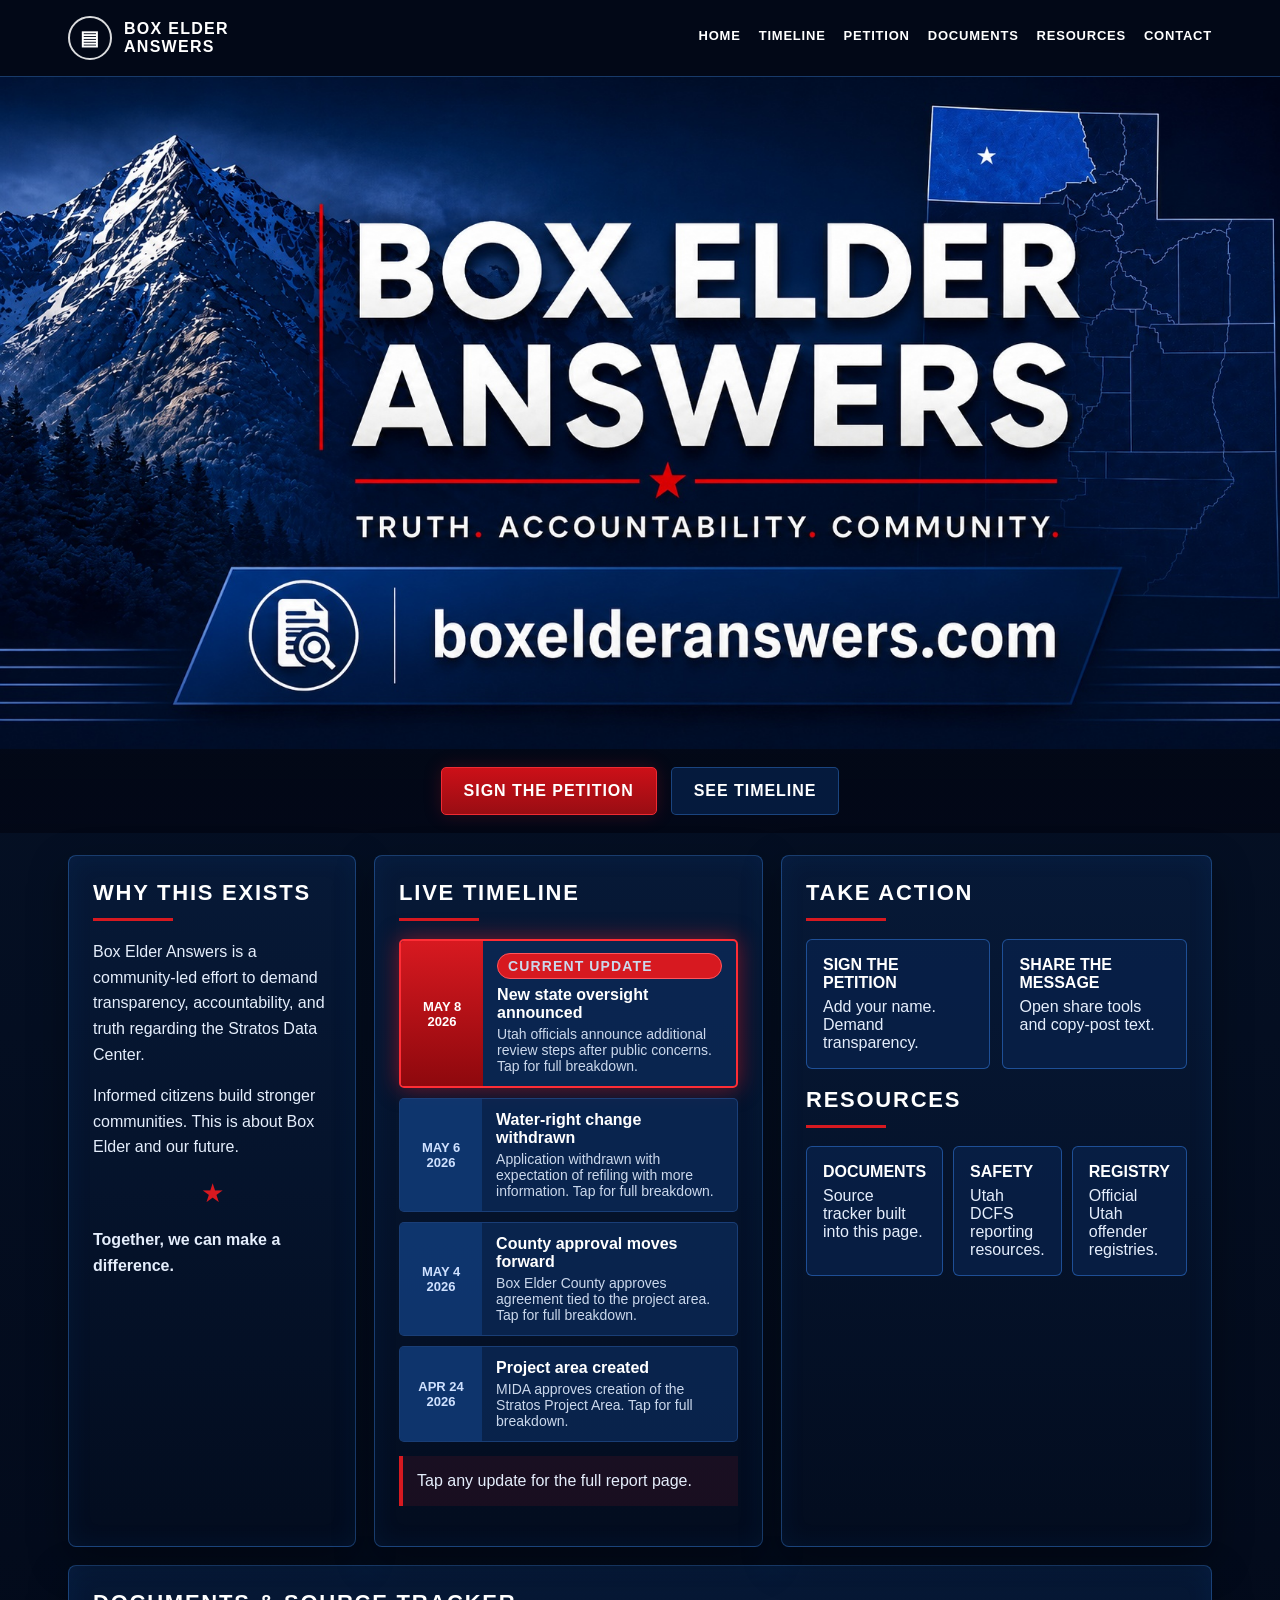
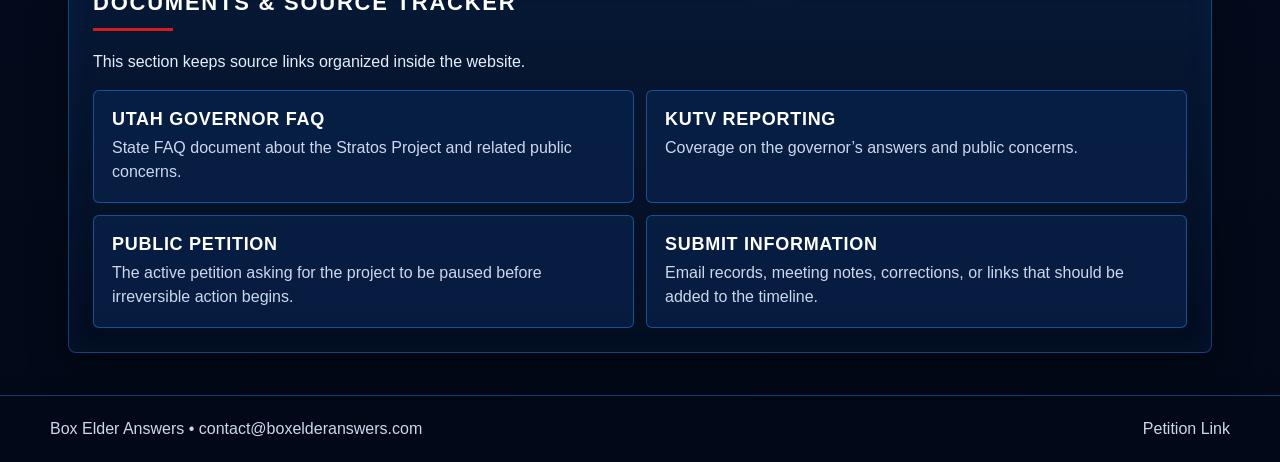
==== commit 37a0af15: "Fix no-folder mobile structure" ====
--- a/index.html
+++ b/index.html
@@ -13,7 +13,7 @@
 <meta property="og:image" content="https://boxelderanswers.com/preview-card.jpg">
 <meta property="og:image:width" content="1200">
 <meta property="og:image:height" content="630">
-<link rel="stylesheet" href="assets/style.css">
+<link rel="stylesheet" href="style.css">
 </head>
 <body>
 <div id="site-header"></div>
@@ -40,7 +40,7 @@
       <h2>Live Timeline</h2>
       <div class="timeline">
         
-        <a class="item current" href="updates/may-8-2026-state-oversight.html">
+        <a class="item current" href="may-8-2026-state-oversight.html">
           <div class="date">May 8<br>2026</div>
           <div class="event">
             <span class="current-badge">Current Update</span>
@@ -49,7 +49,7 @@
           </div>
         </a>
 
-        <a class="item" href="updates/may-6-2026-water-right-withdrawn.html">
+        <a class="item" href="may-6-2026-water-right-withdrawn.html">
           <div class="date">May 6<br>2026</div>
           <div class="event">
             
@@ -58,7 +58,7 @@
           </div>
         </a>
 
-        <a class="item" href="updates/may-4-2026-county-approval.html">
+        <a class="item" href="may-4-2026-county-approval.html">
           <div class="date">May 4<br>2026</div>
           <div class="event">
             
@@ -67,7 +67,7 @@
           </div>
         </a>
 
-        <a class="item" href="updates/apr-24-2026-project-area-created.html">
+        <a class="item" href="apr-24-2026-project-area-created.html">
           <div class="date">Apr 24<br>2026</div>
           <div class="event">
             
@@ -107,7 +107,7 @@
   </section>
 </main>
 <div id="site-footer"></div>
-<script src="assets/nav.js"></script>
-<script src="assets/script.js"></script>
+<script src="nav.js"></script>
+<script src="script.js"></script>
 </body>
 </html>
--- a/style.css
+++ b/style.css
@@ -0,0 +1,255 @@
+:root {
+  --navy:#020817;
+  --panel:#071a38;
+  --blue:#1d65d8;
+  --red:#d71920;
+  --red2:#ff2d35;
+  --muted:#c7d5ec;
+  --line:rgba(56,126,220,.42);
+}
+* { box-sizing:border-box; }
+html { scroll-behavior:smooth; }
+body {
+  margin:0;
+  font-family:Arial, Helvetica, sans-serif;
+  color:white;
+  background:
+    radial-gradient(circle at 18% 0%, rgba(26,95,190,.28), transparent 36%),
+    linear-gradient(180deg,#06142b 0%,#020817 100%);
+}
+a { color:inherit; text-decoration:none; }
+header { background:#020817; border-bottom:1px solid var(--line); }
+.topbar {
+  max-width:1180px;
+  margin:0 auto;
+  padding:16px 18px;
+  display:flex;
+  align-items:center;
+  justify-content:space-between;
+  gap:18px;
+}
+.brand {
+  display:flex;
+  align-items:center;
+  gap:12px;
+  font-weight:900;
+  text-transform:uppercase;
+  letter-spacing:.08em;
+}
+.brand-mark {
+  width:44px;
+  height:44px;
+  border:2px solid rgba(255,255,255,.86);
+  border-radius:50%;
+  display:grid;
+  place-items:center;
+  font-size:20px;
+}
+.nav {
+  display:flex;
+  gap:18px;
+  font-size:13px;
+  font-weight:900;
+  text-transform:uppercase;
+  letter-spacing:.06em;
+}
+.nav a { padding-bottom:4px; border-bottom:2px solid transparent; }
+.nav a:hover { border-bottom-color:var(--red); }
+.hero-wrap {
+  background:linear-gradient(180deg, rgba(2,8,23,.25), rgba(2,8,23,.72)), #020817;
+}
+.hero { max-width:1400px; margin:0 auto; }
+.hero img { display:block; width:100%; height:auto; }
+.actions {
+  max-width:1180px;
+  margin:0 auto;
+  padding:18px;
+  display:flex;
+  justify-content:center;
+  gap:14px;
+  flex-wrap:wrap;
+}
+.btn {
+  display:inline-flex;
+  justify-content:center;
+  align-items:center;
+  min-height:48px;
+  padding:13px 22px;
+  border-radius:5px;
+  font-weight:900;
+  text-transform:uppercase;
+  letter-spacing:.06em;
+  border:1px solid var(--line);
+  background:rgba(7,31,70,.82);
+  color:white;
+  cursor:pointer;
+}
+.btn.red {
+  background:linear-gradient(180deg,#cc1018,#990d13);
+  border-color:#ef2b33;
+  box-shadow:0 0 18px rgba(215,25,32,.22);
+}
+main { max-width:1180px; margin:0 auto; padding:22px 18px 42px; }
+.grid { display:grid; grid-template-columns:1fr 1.35fr 1.1fr; gap:18px; }
+.panel {
+  background:linear-gradient(180deg, rgba(7,26,56,.96), rgba(3,13,31,.96));
+  border:1px solid var(--line);
+  border-radius:8px;
+  padding:24px;
+  box-shadow:0 14px 38px rgba(0,0,0,.35), inset 0 0 24px rgba(24,93,183,.10);
+}
+.panel h1,
+.panel h2 {
+  margin:0 0 18px;
+  text-transform:uppercase;
+  letter-spacing:.08em;
+}
+.panel h1 { font-size:34px; line-height:1.1; }
+.panel h2 { font-size:22px; }
+.panel h1::after,
+.panel h2::after {
+  content:"";
+  display:block;
+  width:80px;
+  height:3px;
+  background:var(--red);
+  margin-top:12px;
+}
+.panel p, .panel li { color:#e5eefc; line-height:1.6; }
+.star { color:var(--red); text-align:center; font-size:26px; margin:18px 0; }
+.timeline { display:grid; gap:10px; }
+.item {
+  display:grid;
+  grid-template-columns:82px 1fr;
+  background:rgba(12,44,92,.72);
+  border:1px solid rgba(70,135,226,.28);
+  border-radius:5px;
+  overflow:hidden;
+  transition:.15s ease;
+}
+.item:hover { transform:translateY(-1px); border-color:rgba(255,255,255,.42); }
+.item.current {
+  border:2px solid var(--red2);
+  box-shadow:0 0 22px rgba(215,25,32,.55);
+  animation:pulseRed 1.6s infinite;
+}
+.item.current .date { background:linear-gradient(180deg,#d71920,#8e080d); color:white; }
+.current-badge {
+  display:inline-block;
+  color:white;
+  background:var(--red);
+  border:1px solid #ff555c;
+  border-radius:999px;
+  padding:4px 10px;
+  font-size:11px;
+  font-weight:900;
+  letter-spacing:.08em;
+  text-transform:uppercase;
+  margin-bottom:7px;
+}
+@keyframes pulseRed {
+  0%,100% { box-shadow:0 0 14px rgba(215,25,32,.35); }
+  50% { box-shadow:0 0 32px rgba(255,45,53,.85); }
+}
+.date {
+  display:grid;
+  place-items:center;
+  background:rgba(18,62,126,.65);
+  color:#cfe1ff;
+  font-weight:900;
+  text-transform:uppercase;
+  font-size:13px;
+  text-align:center;
+  padding:8px;
+}
+.event { padding:12px 14px; }
+.event strong { display:block; margin-bottom:4px; }
+.event span { display:block; color:#cbd8ec; font-size:14px; }
+.action-grid { display:grid; grid-template-columns:1fr 1fr; gap:12px; margin-bottom:18px; }
+.card {
+  border:1px solid rgba(55,128,232,.50);
+  background:rgba(9,35,78,.70);
+  border-radius:6px;
+  padding:16px;
+  color:#e5eefc;
+}
+.card strong {
+  display:block;
+  text-transform:uppercase;
+  color:white;
+  margin-bottom:6px;
+}
+.resources { display:grid; grid-template-columns:repeat(3,1fr); gap:10px; }
+.public-position, .documents-section, .detail-section, .share-section { margin-top:18px; }
+.documents-list, .media-grid, .two-col { display:grid; grid-template-columns:repeat(2,1fr); gap:12px; }
+.doc-card {
+  display:block;
+  border:1px solid rgba(55,128,232,.50);
+  background:rgba(9,35,78,.70);
+  border-radius:6px;
+  padding:18px;
+}
+.doc-card strong {
+  display:block;
+  font-size:18px;
+  text-transform:uppercase;
+  letter-spacing:.04em;
+  margin-bottom:6px;
+}
+.doc-card span { display:block; color:#cbd8ec; line-height:1.5; }
+.notice {
+  margin-top:14px;
+  border-left:4px solid var(--red);
+  padding:12px 14px;
+  background:rgba(215,25,32,.10);
+  color:#e5eefc;
+}
+.media-box {
+  min-height:180px;
+  border:1px dashed rgba(255,255,255,.28);
+  border-radius:8px;
+  background:rgba(4,16,38,.75);
+  padding:18px;
+  display:flex;
+  flex-direction:column;
+  justify-content:center;
+}
+.media-box strong { font-size:18px; text-transform:uppercase; }
+.sharebox {
+  width:100%;
+  min-height:115px;
+  border:1px solid var(--line);
+  background:#041022;
+  color:white;
+  border-radius:6px;
+  padding:14px;
+  font-size:16px;
+}
+footer {
+  background:#020817;
+  border-top:1px solid var(--line);
+  padding:24px 18px;
+  color:#cbd8ec;
+}
+.footer-inner {
+  max-width:1180px;
+  margin:0 auto;
+  display:flex;
+  justify-content:space-between;
+  gap:16px;
+  flex-wrap:wrap;
+}
+@media (max-width:950px) {
+  .nav { display:none; }
+  .grid { grid-template-columns:1fr; }
+  .resources, .documents-list, .media-grid, .two-col { grid-template-columns:1fr; }
+}
+@media (max-width:600px) {
+  .topbar { padding:14px; }
+  .brand span { font-size:14px; }
+  .actions { justify-content:stretch; }
+  .btn { width:100%; }
+  main { padding-top:16px; }
+  .panel { padding:20px; }
+  .action-grid { grid-template-columns:1fr; }
+}
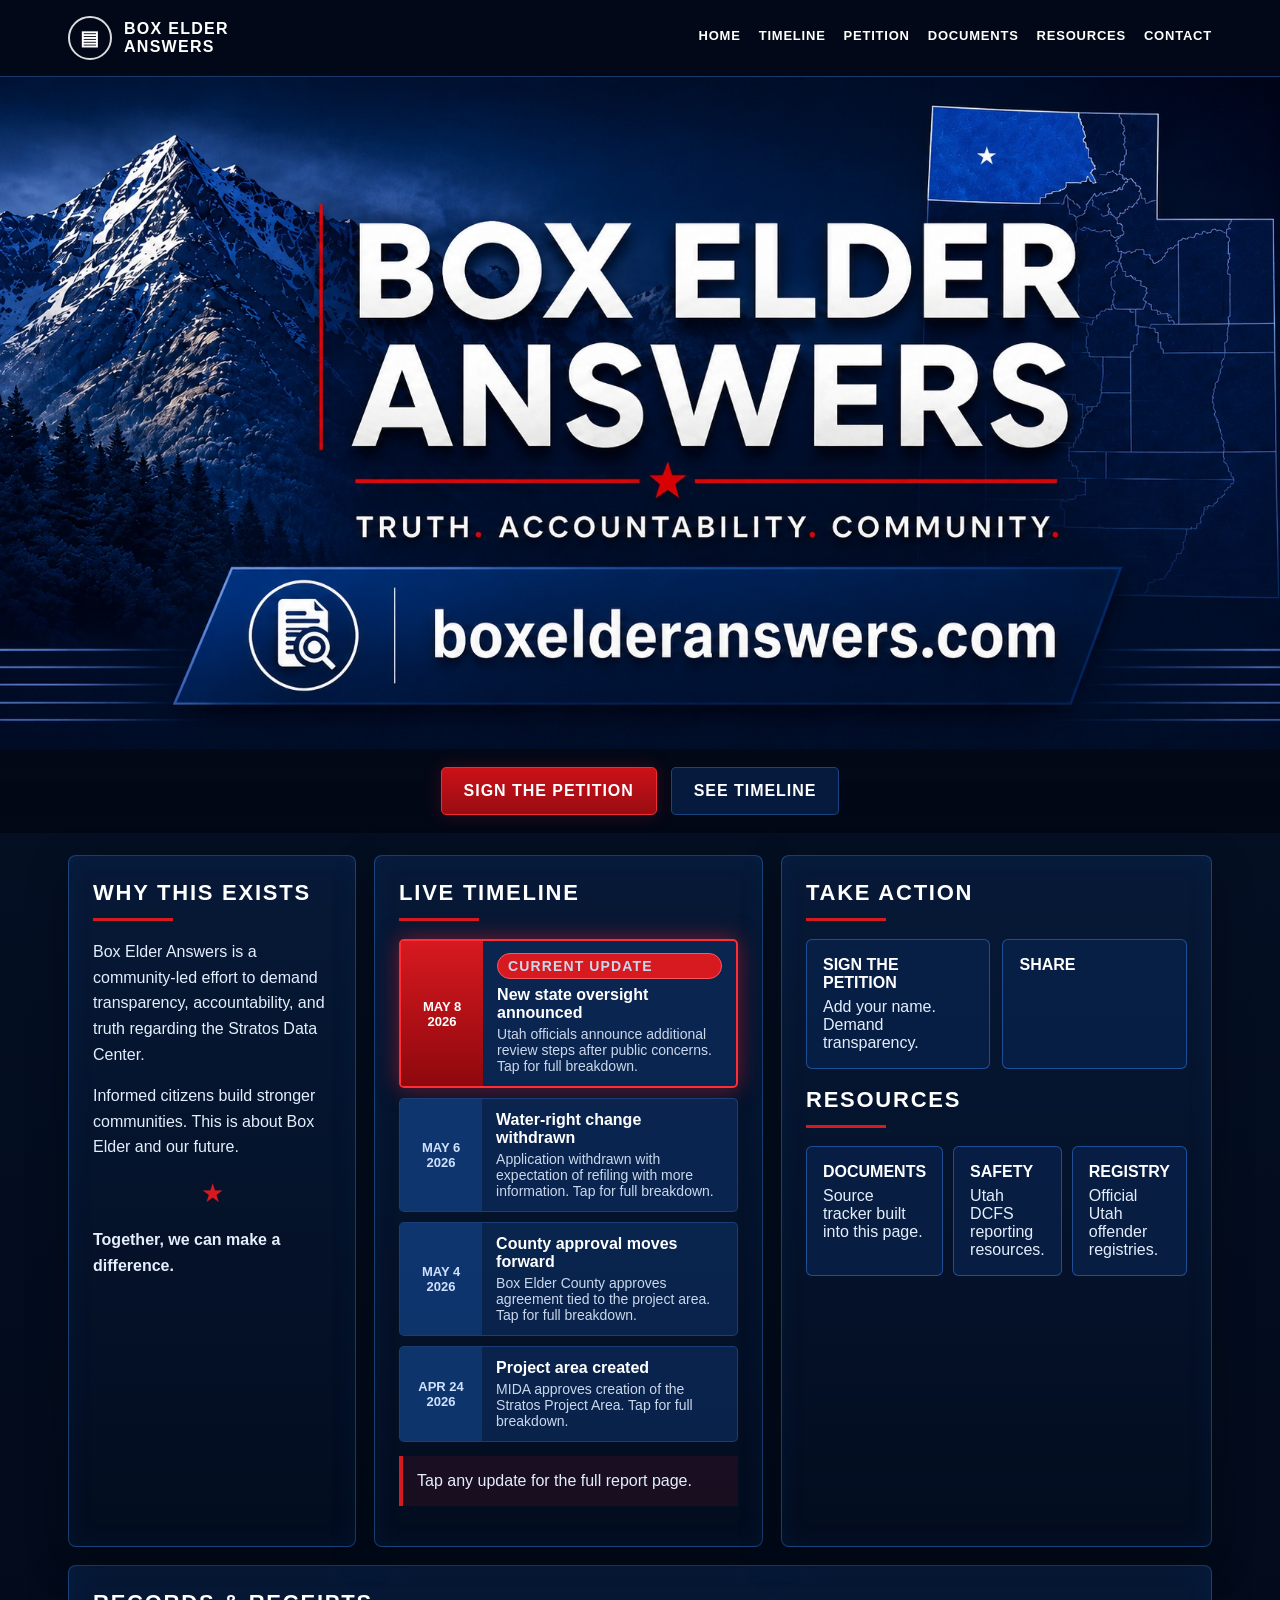
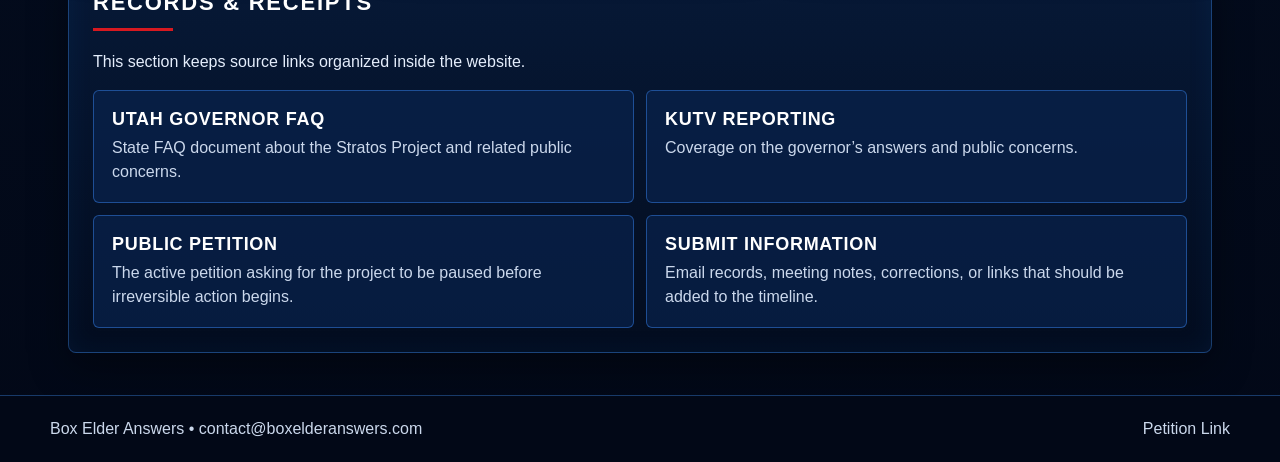
==== commit 2cfae04e: "Update index.html" ====
--- a/index.html
+++ b/index.html
@@ -96,7 +96,7 @@
   </section>
 
   <section class="panel documents-section" id="documents">
-    <h2>Documents & Source Tracker</h2>
+    <h2>Records & Receipts</h2>
     <p>This section keeps source links organized inside the website.</p>
     <div class="documents-list">
       <a class="doc-card" href="https://governor.utah.gov/wp-content/uploads/FAQ-on-Stratos-Project.pdf" target="_blank" rel="noopener"><strong>Utah Governor FAQ</strong><span>State FAQ document about the Stratos Project and related public concerns.</span></a>
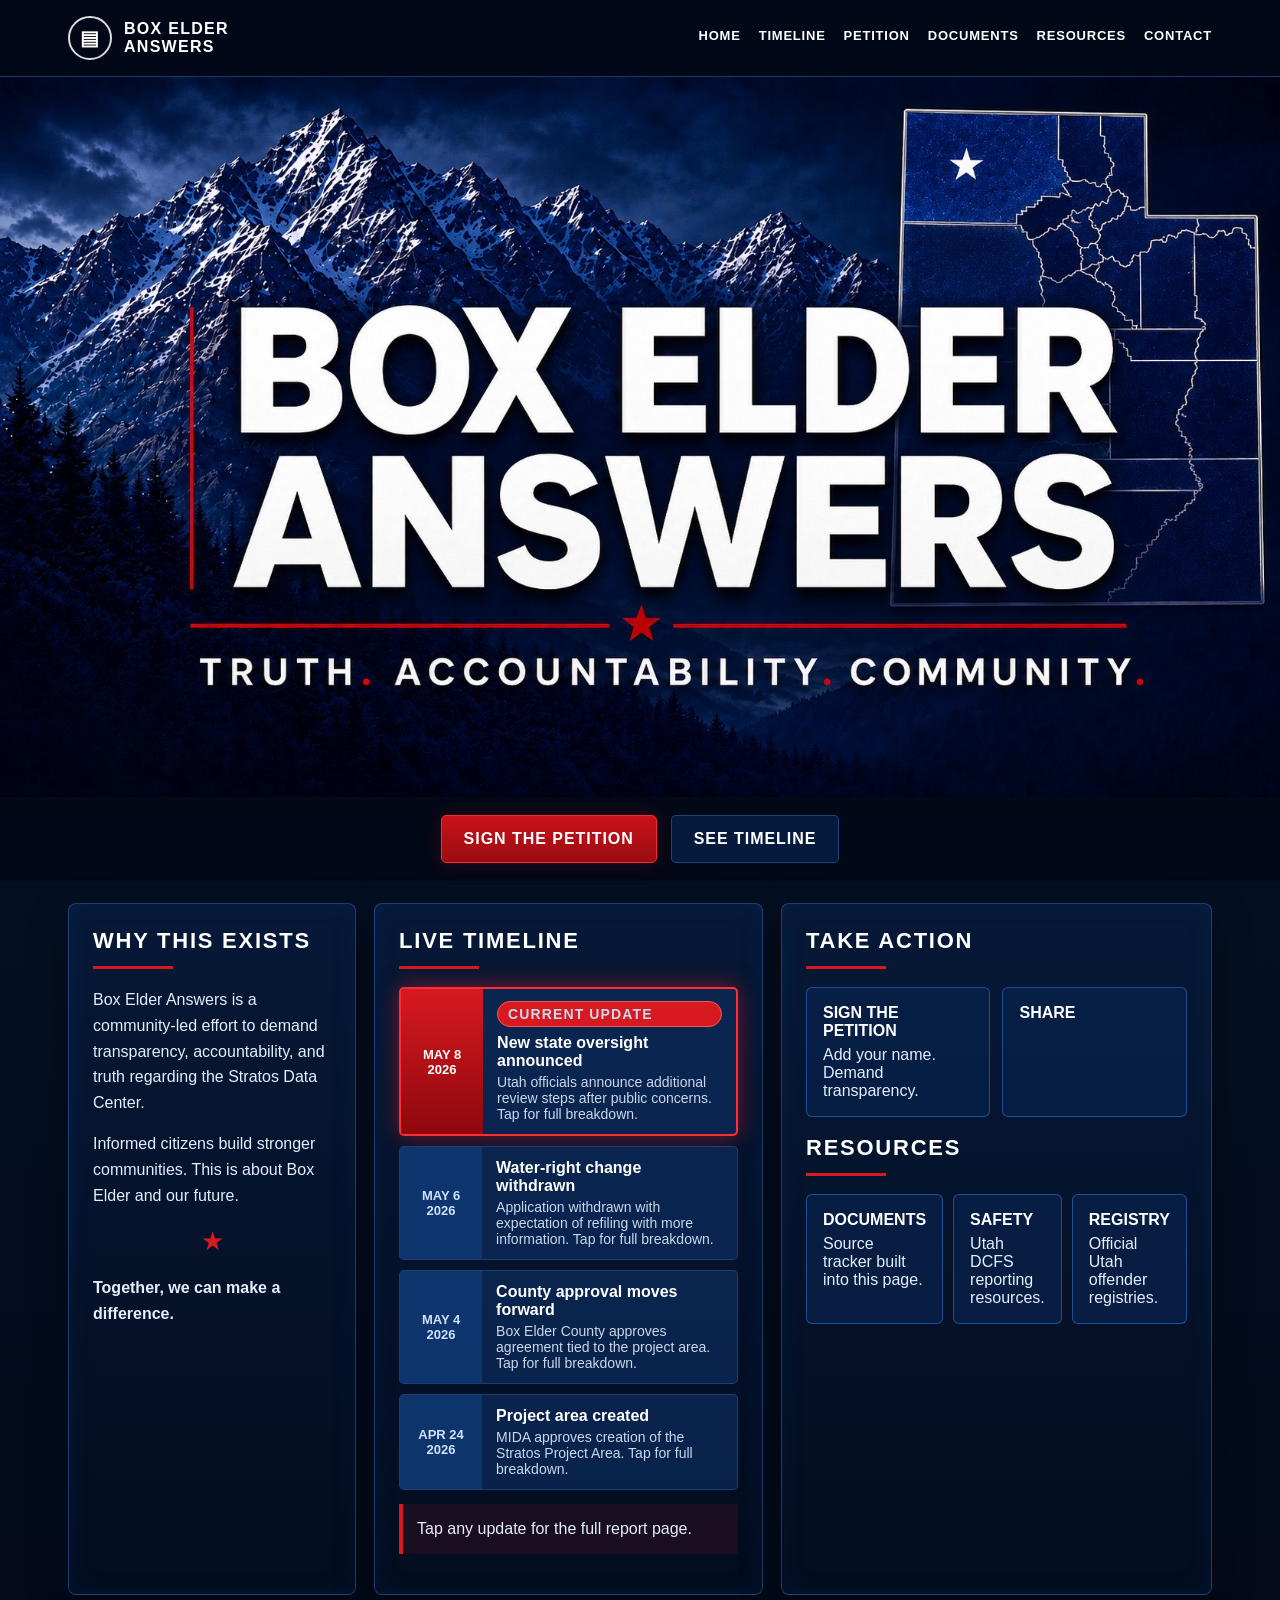
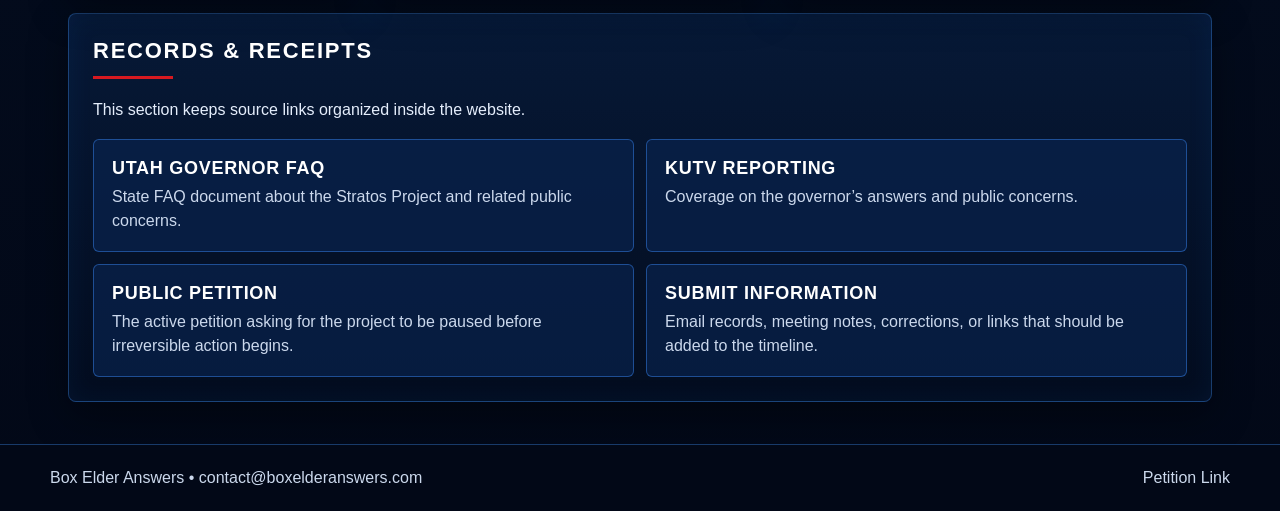
==== commit 4c83dc00: "Force new preview image" ====
--- a/index.html
+++ b/index.html
@@ -19,7 +19,7 @@
 <div id="site-header"></div>
 
 <section class="hero-wrap">
-  <div class="hero"><img src="preview-card.jpg" alt="Box Elder Answers preview banner"></div>
+  <div class="hero"><img src="preview-card.jpg?v=2" alt="Box Elder Answers preview banner"></div>
   <div class="actions">
     <a class="btn red" href="https://www.change.org/p/pause-project-stratos-now-box-elder-deserves-answers" target="_blank" rel="noopener">Sign the Petition</a>
     <a class="btn" href="#timeline">See Timeline</a>
@@ -99,7 +99,7 @@
     <h2>Records & Receipts</h2>
     <p>This section keeps source links organized inside the website.</p>
     <div class="documents-list">
-      <a class="doc-card" href="https://governor.utah.gov/wp-content/uploads/FAQ-on-Stratos-Project.pdf" target="_blank" rel="noopener"><strong>Utah Governor FAQ</strong><span>State FAQ document about the Stratos Project and related public concerns.</span></a>
+      <a class="doc-card" href="utah-governor-faq.html" target="_blank" rel="noopener"><strong>Utah Governor FAQ</strong><span>State FAQ document about the Stratos Project and related public concerns.</span></a>
       <a class="doc-card" href="https://kutv.com/news/local/utah-governor-posts-answers-to-questions-concerns-about-box-elder-county-data-center" target="_blank" rel="noopener"><strong>KUTV Reporting</strong><span>Coverage on the governor’s answers and public concerns.</span></a>
       <a class="doc-card" href="https://www.change.org/p/pause-project-stratos-now-box-elder-deserves-answers" target="_blank" rel="noopener"><strong>Public Petition</strong><span>The active petition asking for the project to be paused before irreversible action begins.</span></a>
       <a class="doc-card" href="mailto:contact@boxelderanswers.com"><strong>Submit Information</strong><span>Email records, meeting notes, corrections, or links that should be added to the timeline.</span></a>
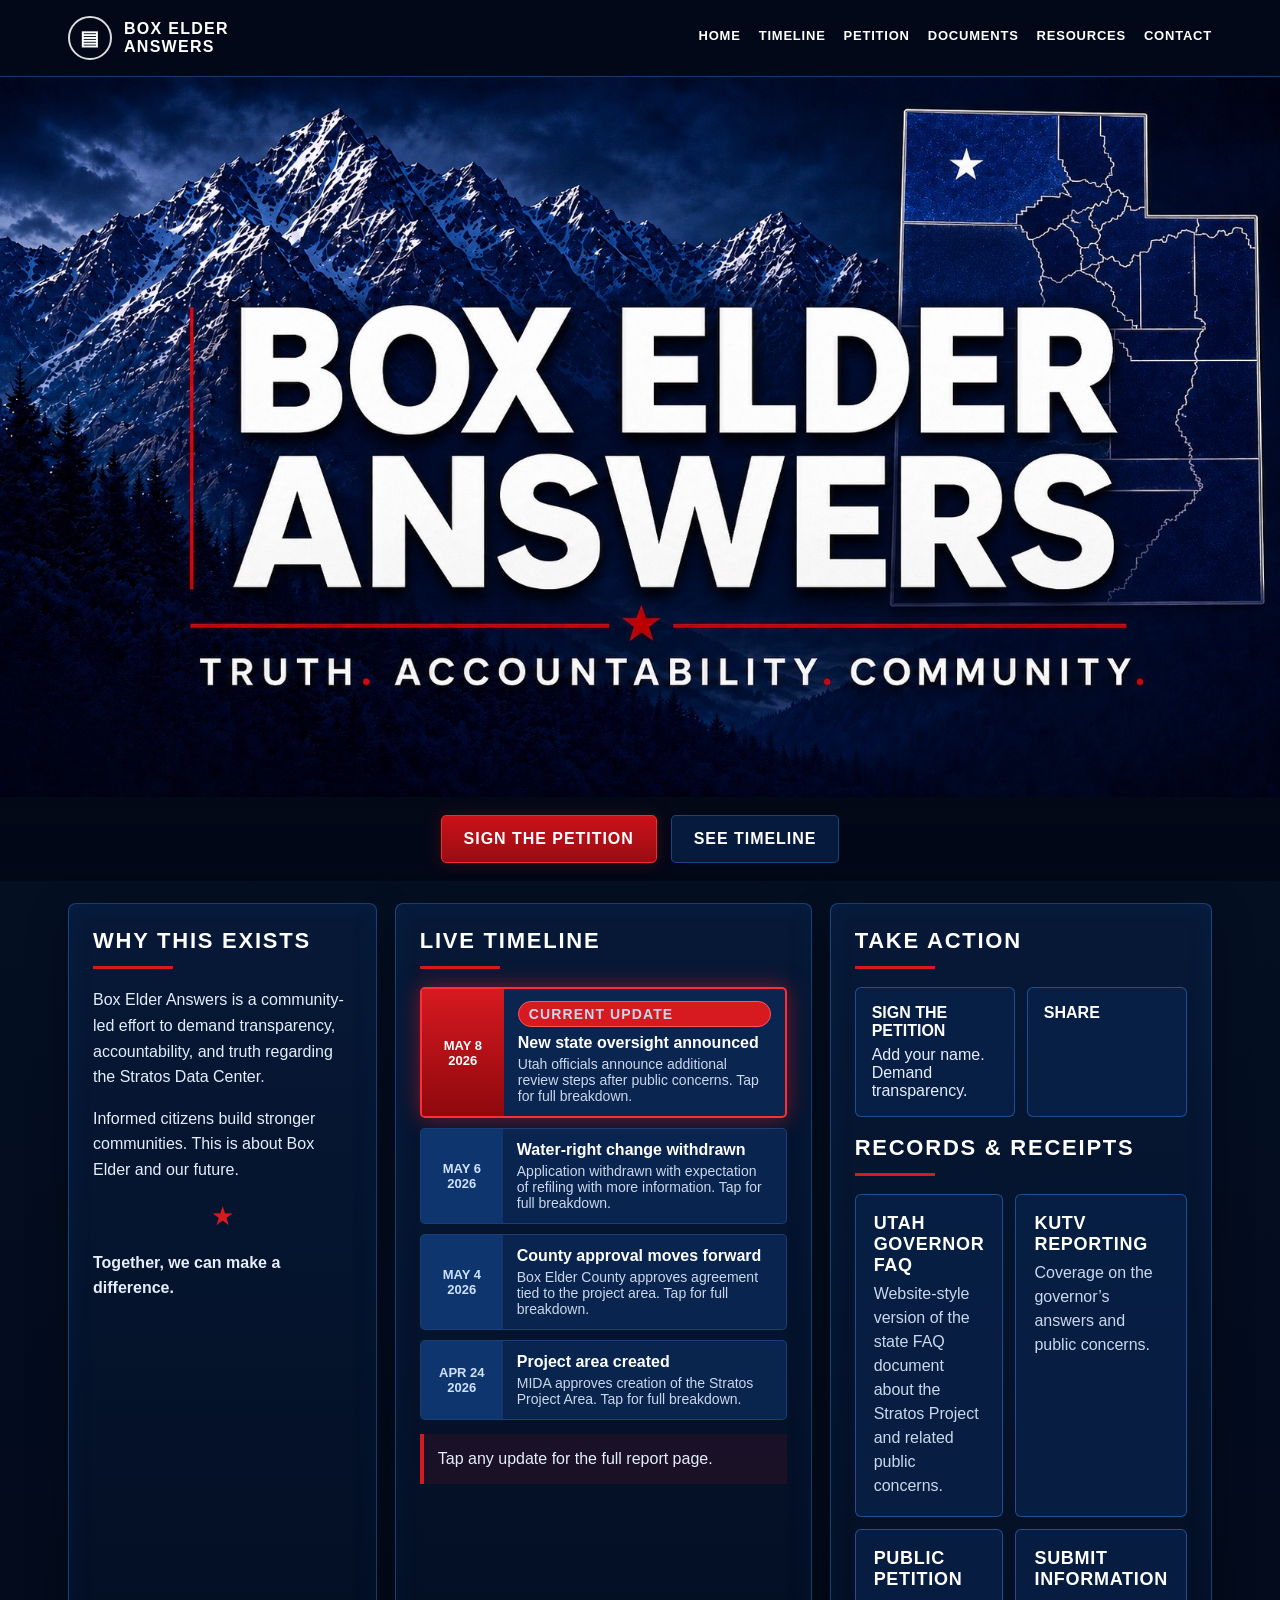
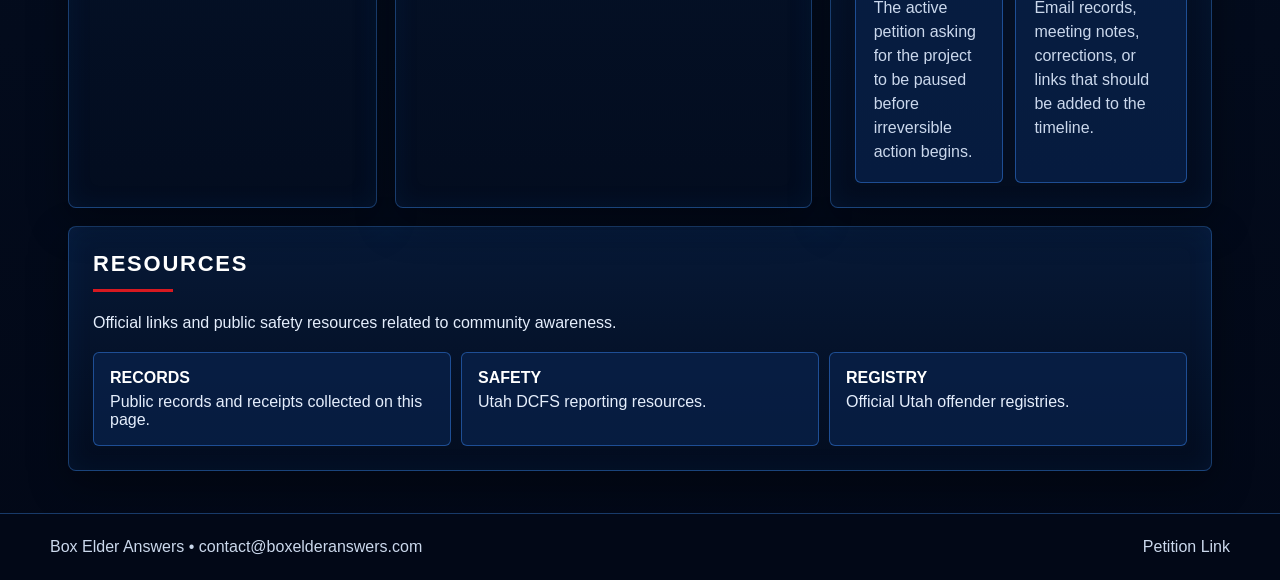
==== commit a2526c49: "Swap resources and records sections" ====
--- a/index.html
+++ b/index.html
@@ -10,7 +10,7 @@
 <meta property="og:url" content="https://boxelderanswers.com/">
 <meta property="og:type" content="website">
 <meta property="og:site_name" content="Box Elder Answers">
-<meta property="og:image" content="https://boxelderanswers.com/preview-card.jpg">
+<meta property="og:image" content="https://boxelderanswers.com/preview-card.jpg?v=2">
 <meta property="og:image:width" content="1200">
 <meta property="og:image:height" content="630">
 <link rel="stylesheet" href="style.css">
@@ -39,7 +39,7 @@
     <div class="panel" id="timeline">
       <h2>Live Timeline</h2>
       <div class="timeline">
-        
+
         <a class="item current" href="may-8-2026-state-oversight.html">
           <div class="date">May 8<br>2026</div>
           <div class="event">
@@ -52,7 +52,6 @@
         <a class="item" href="may-6-2026-water-right-withdrawn.html">
           <div class="date">May 6<br>2026</div>
           <div class="event">
-            
             <strong>Water-right change withdrawn</strong>
             <span>Application withdrawn with expectation of refiling with more information. Tap for full breakdown.</span>
           </div>
@@ -61,7 +60,6 @@
         <a class="item" href="may-4-2026-county-approval.html">
           <div class="date">May 4<br>2026</div>
           <div class="event">
-            
             <strong>County approval moves forward</strong>
             <span>Box Elder County approves agreement tied to the project area. Tap for full breakdown.</span>
           </div>
@@ -70,7 +68,6 @@
         <a class="item" href="apr-24-2026-project-area-created.html">
           <div class="date">Apr 24<br>2026</div>
           <div class="event">
-            
             <strong>Project area created</strong>
             <span>MIDA approves creation of the Stratos Project Area. Tap for full breakdown.</span>
           </div>
@@ -86,26 +83,28 @@
         <a class="card" href="https://www.change.org/p/pause-project-stratos-now-box-elder-deserves-answers" target="_blank" rel="noopener"><strong>Sign the Petition</strong>Add your name. Demand transparency.</a>
         <a class="card" href="share.html"><strong>Share the Message</strong>Open share tools and copy-post text.</a>
       </div>
-      <h2 id="resources">Resources</h2>
-      <div class="resources">
-        <a class="card" href="#documents"><strong>Documents</strong>Source tracker built into this page.</a>
-        <a class="card" href="https://dcfs.utah.gov/services/child-protective-services/" target="_blank" rel="noopener"><strong>Safety</strong>Utah DCFS reporting resources.</a>
-        <a class="card" href="https://bci.utah.gov/offender-registries/" target="_blank" rel="noopener"><strong>Registry</strong>Official Utah offender registries.</a>
+
+      <h2 id="documents">Records & Receipts</h2>
+      <div class="documents-list">
+        <a class="doc-card" href="utah-governor-faq.html"><strong>Utah Governor FAQ</strong><span>Website-style version of the state FAQ document about the Stratos Project and related public concerns.</span></a>
+        <a class="doc-card" href="https://kutv.com/news/local/utah-governor-posts-answers-to-questions-concerns-about-box-elder-county-data-center" target="_blank" rel="noopener"><strong>KUTV Reporting</strong><span>Coverage on the governor’s answers and public concerns.</span></a>
+        <a class="doc-card" href="https://www.change.org/p/pause-project-stratos-now-box-elder-deserves-answers" target="_blank" rel="noopener"><strong>Public Petition</strong><span>The active petition asking for the project to be paused before irreversible action begins.</span></a>
+        <a class="doc-card" href="mailto:contact@boxelderanswers.com"><strong>Submit Information</strong><span>Email records, meeting notes, corrections, or links that should be added to the timeline.</span></a>
       </div>
     </div>
   </section>
 
-  <section class="panel documents-section" id="documents">
-    <h2>Records & Receipts</h2>
-    <p>This section keeps source links organized inside the website.</p>
-    <div class="documents-list">
-      <a class="doc-card" href="utah-governor-faq.html" target="_blank" rel="noopener"><strong>Utah Governor FAQ</strong><span>State FAQ document about the Stratos Project and related public concerns.</span></a>
-      <a class="doc-card" href="https://kutv.com/news/local/utah-governor-posts-answers-to-questions-concerns-about-box-elder-county-data-center" target="_blank" rel="noopener"><strong>KUTV Reporting</strong><span>Coverage on the governor’s answers and public concerns.</span></a>
-      <a class="doc-card" href="https://www.change.org/p/pause-project-stratos-now-box-elder-deserves-answers" target="_blank" rel="noopener"><strong>Public Petition</strong><span>The active petition asking for the project to be paused before irreversible action begins.</span></a>
-      <a class="doc-card" href="mailto:contact@boxelderanswers.com"><strong>Submit Information</strong><span>Email records, meeting notes, corrections, or links that should be added to the timeline.</span></a>
+  <section class="panel documents-section" id="resources">
+    <h2>Resources</h2>
+    <p>Official links and public safety resources related to community awareness.</p>
+    <div class="resources">
+      <a class="card" href="#documents"><strong>Records</strong>Public records and receipts collected on this page.</a>
+      <a class="card" href="https://dcfs.utah.gov/services/child-protective-services/" target="_blank" rel="noopener"><strong>Safety</strong>Utah DCFS reporting resources.</a>
+      <a class="card" href="https://bci.utah.gov/offender-registries/" target="_blank" rel="noopener"><strong>Registry</strong>Official Utah offender registries.</a>
     </div>
   </section>
 </main>
+
 <div id="site-footer"></div>
 <script src="nav.js"></script>
 <script src="script.js"></script>
